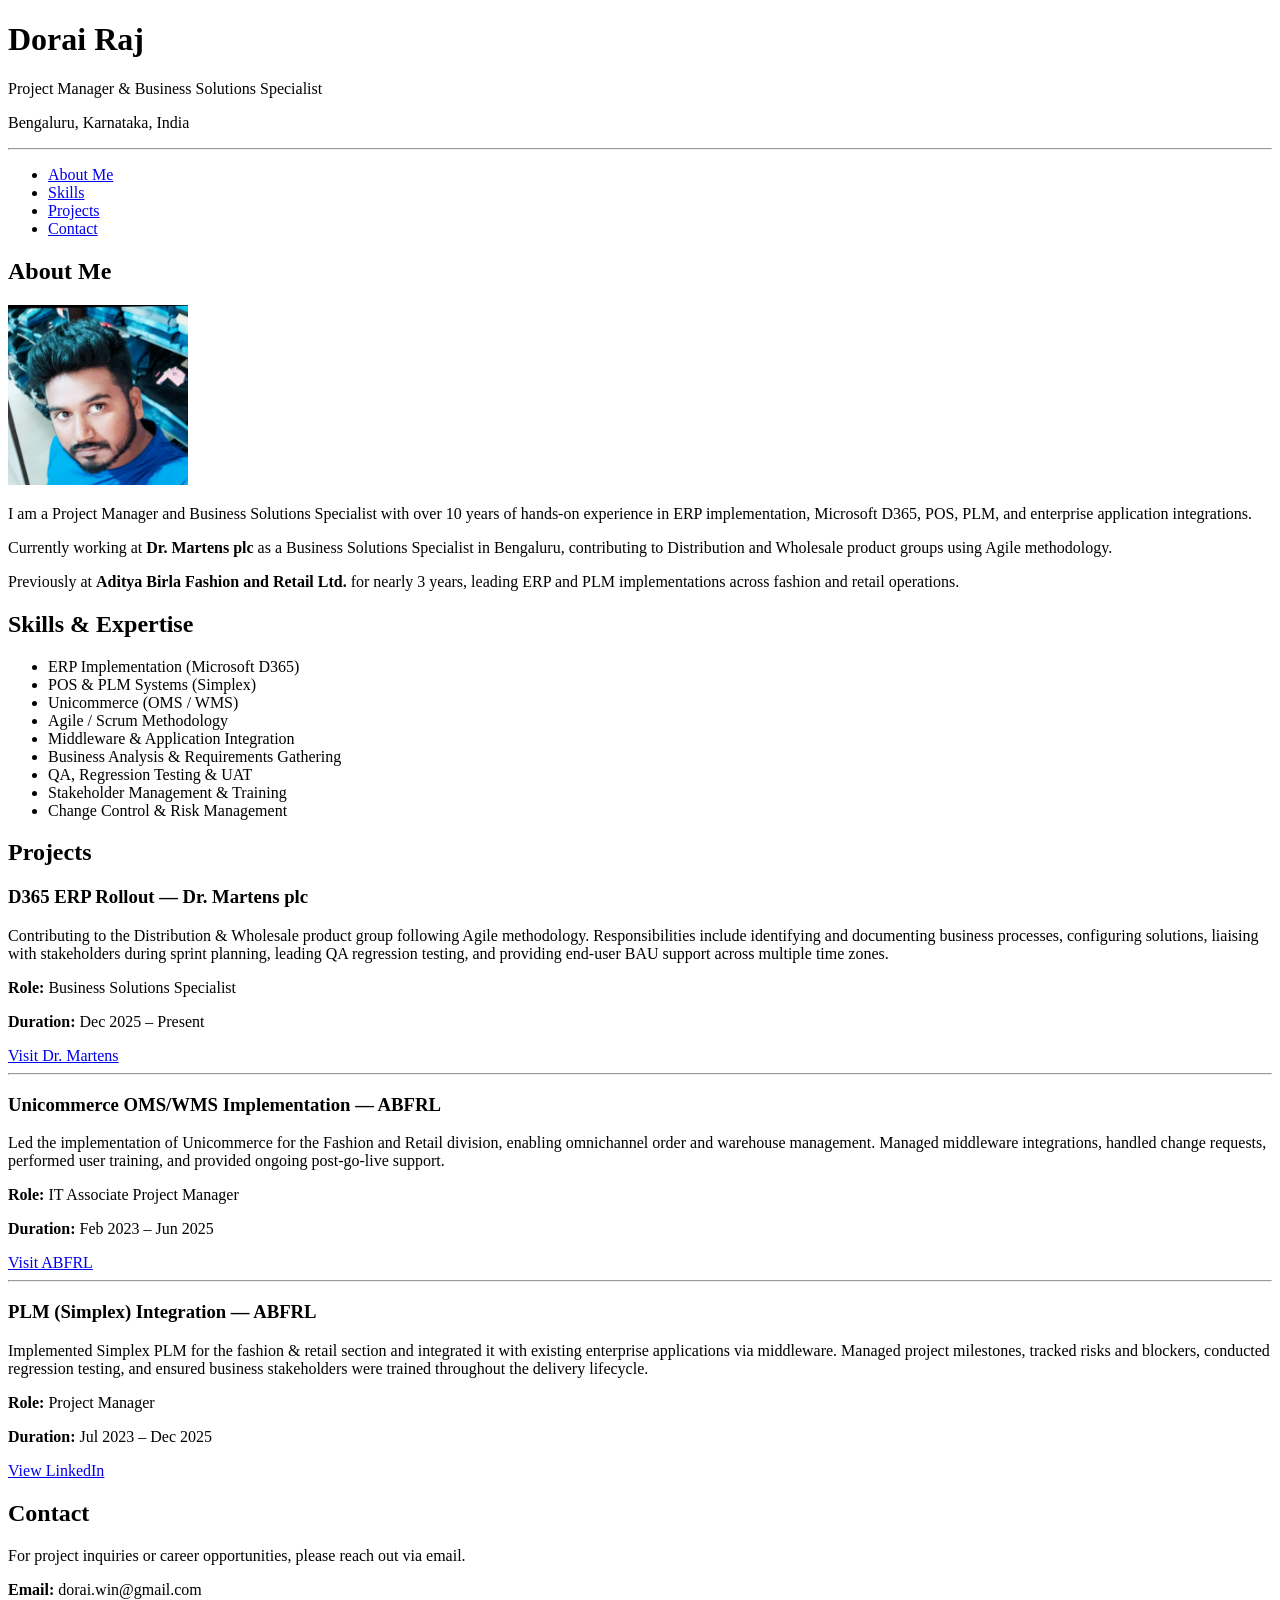
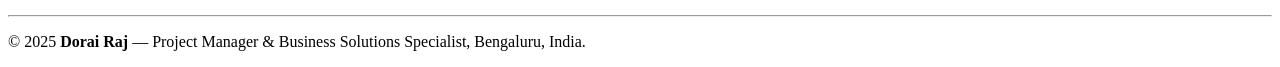
==== index.html @ ea1df972 "Rename Index.html to index.html" ====
<!DOCTYPE html>
<html lang="en">
<head>
    <meta charset="UTF-8">
    <meta name="viewport" content="width=device-width, initial-scale=1.0">
    <title>Dorai Raj | Portfolio</title>
</head>
<body>
    <!-- Student: Dorai Raj | Assignment 1 - Full Stack Development V8 -->
    <header>
        <h1>Dorai Raj</h1>
        <p>Project Manager &amp; Business Solutions Specialist</p>
        <p>Bengaluru, Karnataka, India</p>
        <hr>
        <nav>
            <ul>
                <li><a href="#about">About Me</a></li>
                <li><a href="#skills">Skills</a></li>
                <li><a href="#projects">Projects</a></li>
                <li><a href="#contact">Contact</a></li>
            </ul>
        </nav>
    </header>
<!-- ========== ABOUT ME SECTION ========== -->
    <section id="about">
        <h2>About Me</h2>
        <img
            src="Dorai.jpg"
            alt="Dorai Raj, Project Manager based in Bengaluru"
            width="180" height="180">
        <p>I am a Project Manager and Business Solutions Specialist with over 
            10 years of hands-on experience in ERP implementation, Microsoft D365, 
            POS, PLM, and enterprise application integrations.</p>
        <p>Currently working at <strong>Dr. Martens plc</strong> as a Business 
            Solutions Specialist in Bengaluru, contributing to Distribution and 
            Wholesale product groups using Agile methodology.</p>
        <p>Previously at <strong>Aditya Birla Fashion and Retail Ltd.</strong> 
            for nearly 3 years, leading ERP and PLM implementations across 
            fashion and retail operations.</p>
    </section>
    <!-- END ABOUT SECTION -->

    <!-- ========== SKILLS SECTION ========== -->
    <section id="skills">
        <h2>Skills &amp; Expertise</h2>
        <ul>
            <li>ERP Implementation (Microsoft D365)</li>
            <li>POS &amp; PLM Systems (Simplex)</li>
            <li>Unicommerce (OMS / WMS)</li>
            <li>Agile / Scrum Methodology</li>
            <li>Middleware &amp; Application Integration</li>
            <li>Business Analysis &amp; Requirements Gathering</li>
            <li>QA, Regression Testing &amp; UAT</li>
            <li>Stakeholder Management &amp; Training</li>
            <li>Change Control &amp; Risk Management</li>
        </ul>
    </section>
    <!-- END SKILLS SECTION -->

    <!-- ========== PROJECTS SECTION ========== -->
    <section id="projects">
        <h2>Projects</h2>

        <!-- PROJECT 1 -->
        <article>
            <h3>D365 ERP Rollout &mdash; Dr. Martens plc</h3>
            <p>
                Contributing to the Distribution &amp; Wholesale product group 
                following Agile methodology. Responsibilities include identifying 
                and documenting business processes, configuring solutions, liaising 
                with stakeholders during sprint planning, leading QA regression 
                testing, and providing end-user BAU support across multiple time zones.
            </p>
            <p><strong>Role:</strong> Business Solutions Specialist</p>
            <p><strong>Duration:</strong> Dec 2025 &ndash; Present</p>
            <a href="https://www.drmartens.com" target="_blank">Visit Dr. Martens</a>
        </article>

        <hr>

        <!-- PROJECT 2 -->
        <article>
            <h3>Unicommerce OMS/WMS Implementation &mdash; ABFRL</h3>
            <p>
                Led the implementation of Unicommerce for the Fashion and Retail 
                division, enabling omnichannel order and warehouse management. 
                Managed middleware integrations, handled change requests, performed 
                user training, and provided ongoing post-go-live support.
            </p>
            <p><strong>Role:</strong> IT Associate Project Manager</p>
            <p><strong>Duration:</strong> Feb 2023 &ndash; Jun 2025</p>
            <a href="https://www.abfrl.com" target="_blank">Visit ABFRL</a>
        </article>

        <hr>

        <!-- PROJECT 3 -->
        <article>
            <h3>PLM (Simplex) Integration &mdash; ABFRL</h3>
            <p>
                Implemented Simplex PLM for the fashion &amp; retail section and 
                integrated it with existing enterprise applications via middleware. 
                Managed project milestones, tracked risks and blockers, conducted 
                regression testing, and ensured business stakeholders were trained 
                throughout the delivery lifecycle.
            </p>
            <p><strong>Role:</strong> Project Manager</p>
            <p><strong>Duration:</strong> Jul 2023 &ndash; Dec 2025</p>
            <a href="https://www.linkedin.com/in/dorai-raj-19209856/" target="_blank">View LinkedIn</a>
        </article>
    </section>
    <!-- END PROJECTS SECTION -->

    <section id="contact">
        <h2>Contact</h2>
        <p>For project inquiries or career opportunities, please reach out via email.</p>
        <p><strong>Email:</strong> dorai.win@gmail.com</p>
    </section> 

    <!-- END CONTACT SECTION -->

    <hr>

    <!-- ========== FOOTER SECTION ========== -->
    <footer>
        <p>&copy; 2025 <strong>Dorai Raj</strong> &mdash; Project Manager &amp; Business Solutions Specialist, Bengaluru, India.</p>
    </footer>
    <!-- END FOOTER -->
</body>
</html>
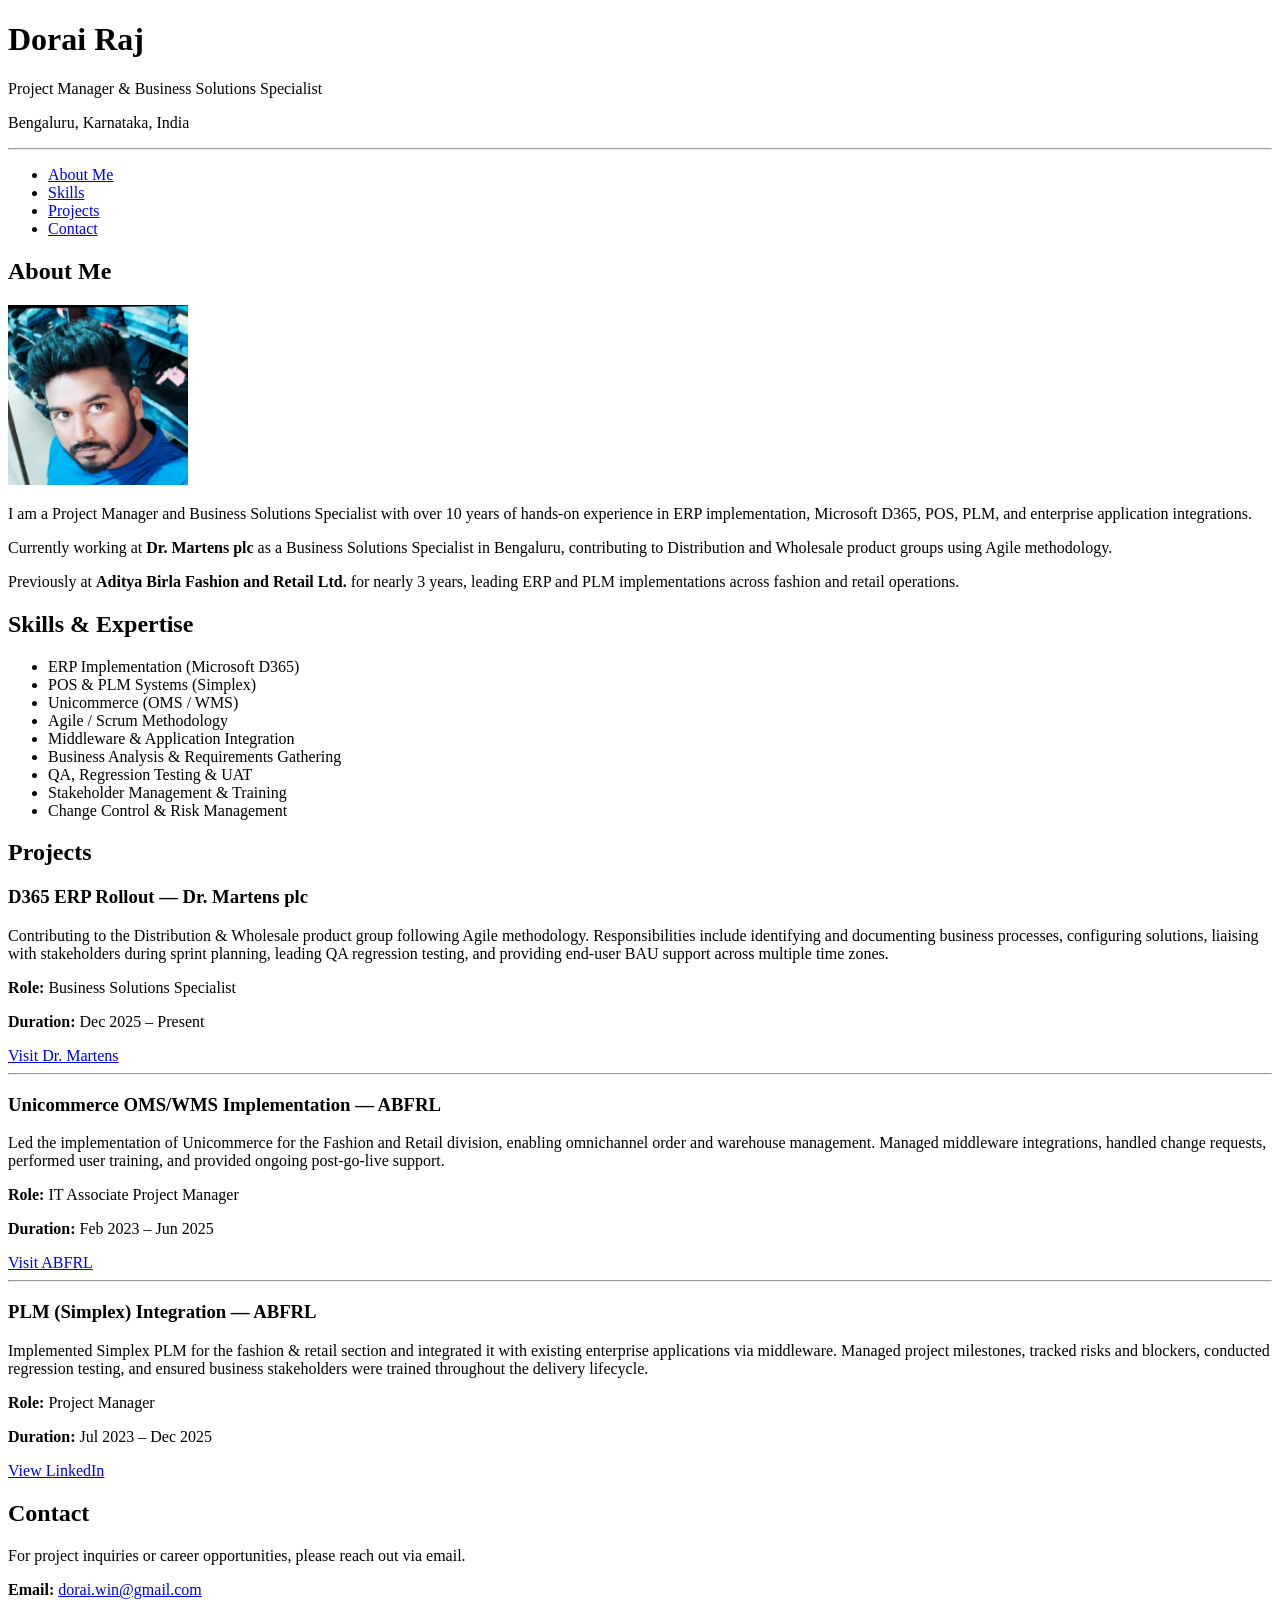
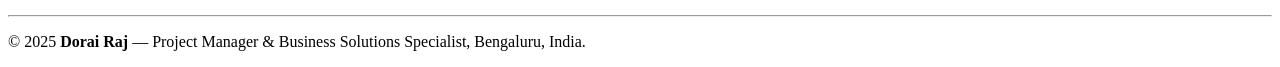
==== commit e2244477: "Apply accessibility, meta, favicon, and stylesheet updates" ====
--- a/index.html
+++ b/index.html
@@ -4,6 +4,9 @@
     <meta charset="UTF-8">
     <meta name="viewport" content="width=device-width, initial-scale=1.0">
     <title>Dorai Raj | Portfolio</title>
+    <meta name="description" content="Portfolio of Dorai Raj — Project Manager & Business Solutions Specialist based in Bengaluru.">
+    <link rel="icon" href="favicon.svg" type="image/svg+xml">
+    <link rel="stylesheet" href="styles.css">
 </head>
 <body>
     <!-- Student: Dorai Raj | Assignment 1 - Full Stack Development V8 -->
@@ -73,7 +76,7 @@
             </p>
             <p><strong>Role:</strong> Business Solutions Specialist</p>
             <p><strong>Duration:</strong> Dec 2025 &ndash; Present</p>
-            <a href="https://www.drmartens.com" target="_blank">Visit Dr. Martens</a>
+            <a href="https://www.drmartens.com" target="_blank" rel="noopener noreferrer">Visit Dr. Martens</a>
         </article>
 
         <hr>
@@ -89,7 +92,7 @@
             </p>
             <p><strong>Role:</strong> IT Associate Project Manager</p>
             <p><strong>Duration:</strong> Feb 2023 &ndash; Jun 2025</p>
-            <a href="https://www.abfrl.com" target="_blank">Visit ABFRL</a>
+            <a href="https://www.abfrl.com" target="_blank" rel="noopener noreferrer">Visit ABFRL</a>
         </article>
 
         <hr>
@@ -106,7 +109,7 @@
             </p>
             <p><strong>Role:</strong> Project Manager</p>
             <p><strong>Duration:</strong> Jul 2023 &ndash; Dec 2025</p>
-            <a href="https://www.linkedin.com/in/dorai-raj-19209856/" target="_blank">View LinkedIn</a>
+            <a href="https://www.linkedin.com/in/dorai-raj-19209856/" target="_blank" rel="noopener noreferrer">View LinkedIn</a>
         </article>
     </section>
     <!-- END PROJECTS SECTION -->
@@ -114,7 +117,7 @@
     <section id="contact">
         <h2>Contact</h2>
         <p>For project inquiries or career opportunities, please reach out via email.</p>
-        <p><strong>Email:</strong> dorai.win@gmail.com</p>
+        <p><strong>Email:</strong> <a href="mailto:dorai.win@gmail.com">dorai.win@gmail.com</a></p>
     </section> 
 
     <!-- END CONTACT SECTION -->
--- a/styles.css
+++ b/styles.css
@@ -0,0 +1,2 @@
+/* Portfolio folder stylesheet (same as root) */
+@import url("../styles.css");
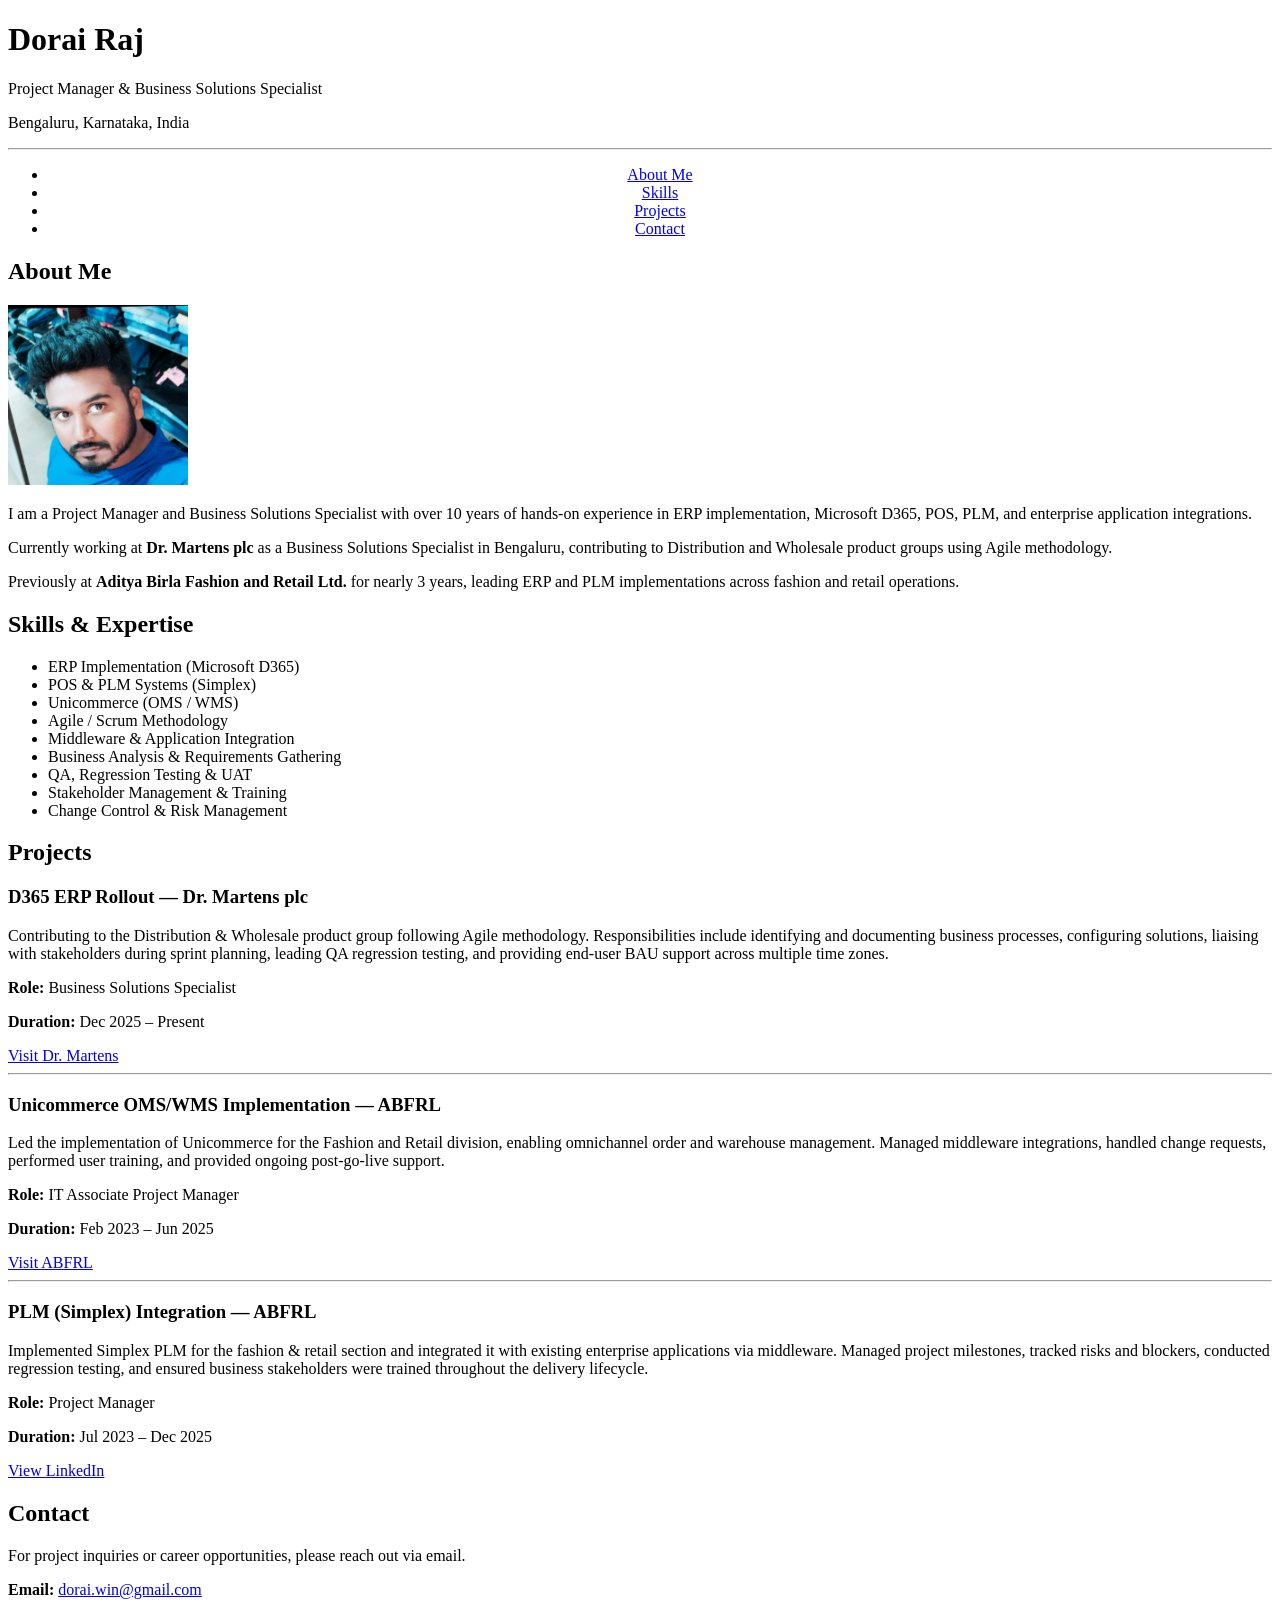
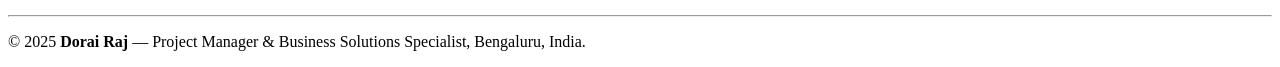
==== commit c2a7aa12: "Center navigation using HTML only" ====
--- a/index.html
+++ b/index.html
@@ -15,14 +15,16 @@
         <p>Project Manager &amp; Business Solutions Specialist</p>
         <p>Bengaluru, Karnataka, India</p>
         <hr>
-        <nav>
-            <ul>
-                <li><a href="#about">About Me</a></li>
-                <li><a href="#skills">Skills</a></li>
-                <li><a href="#projects">Projects</a></li>
-                <li><a href="#contact">Contact</a></li>
-            </ul>
-        </nav>
+        <center>
+            <nav>
+                <ul>
+                    <li><a href="#about">About Me</a></li>
+                    <li><a href="#skills">Skills</a></li>
+                    <li><a href="#projects">Projects</a></li>
+                    <li><a href="#contact">Contact</a></li>
+                </ul>
+            </nav>
+        </center>
     </header>
 <!-- ========== ABOUT ME SECTION ========== -->
     <section id="about">
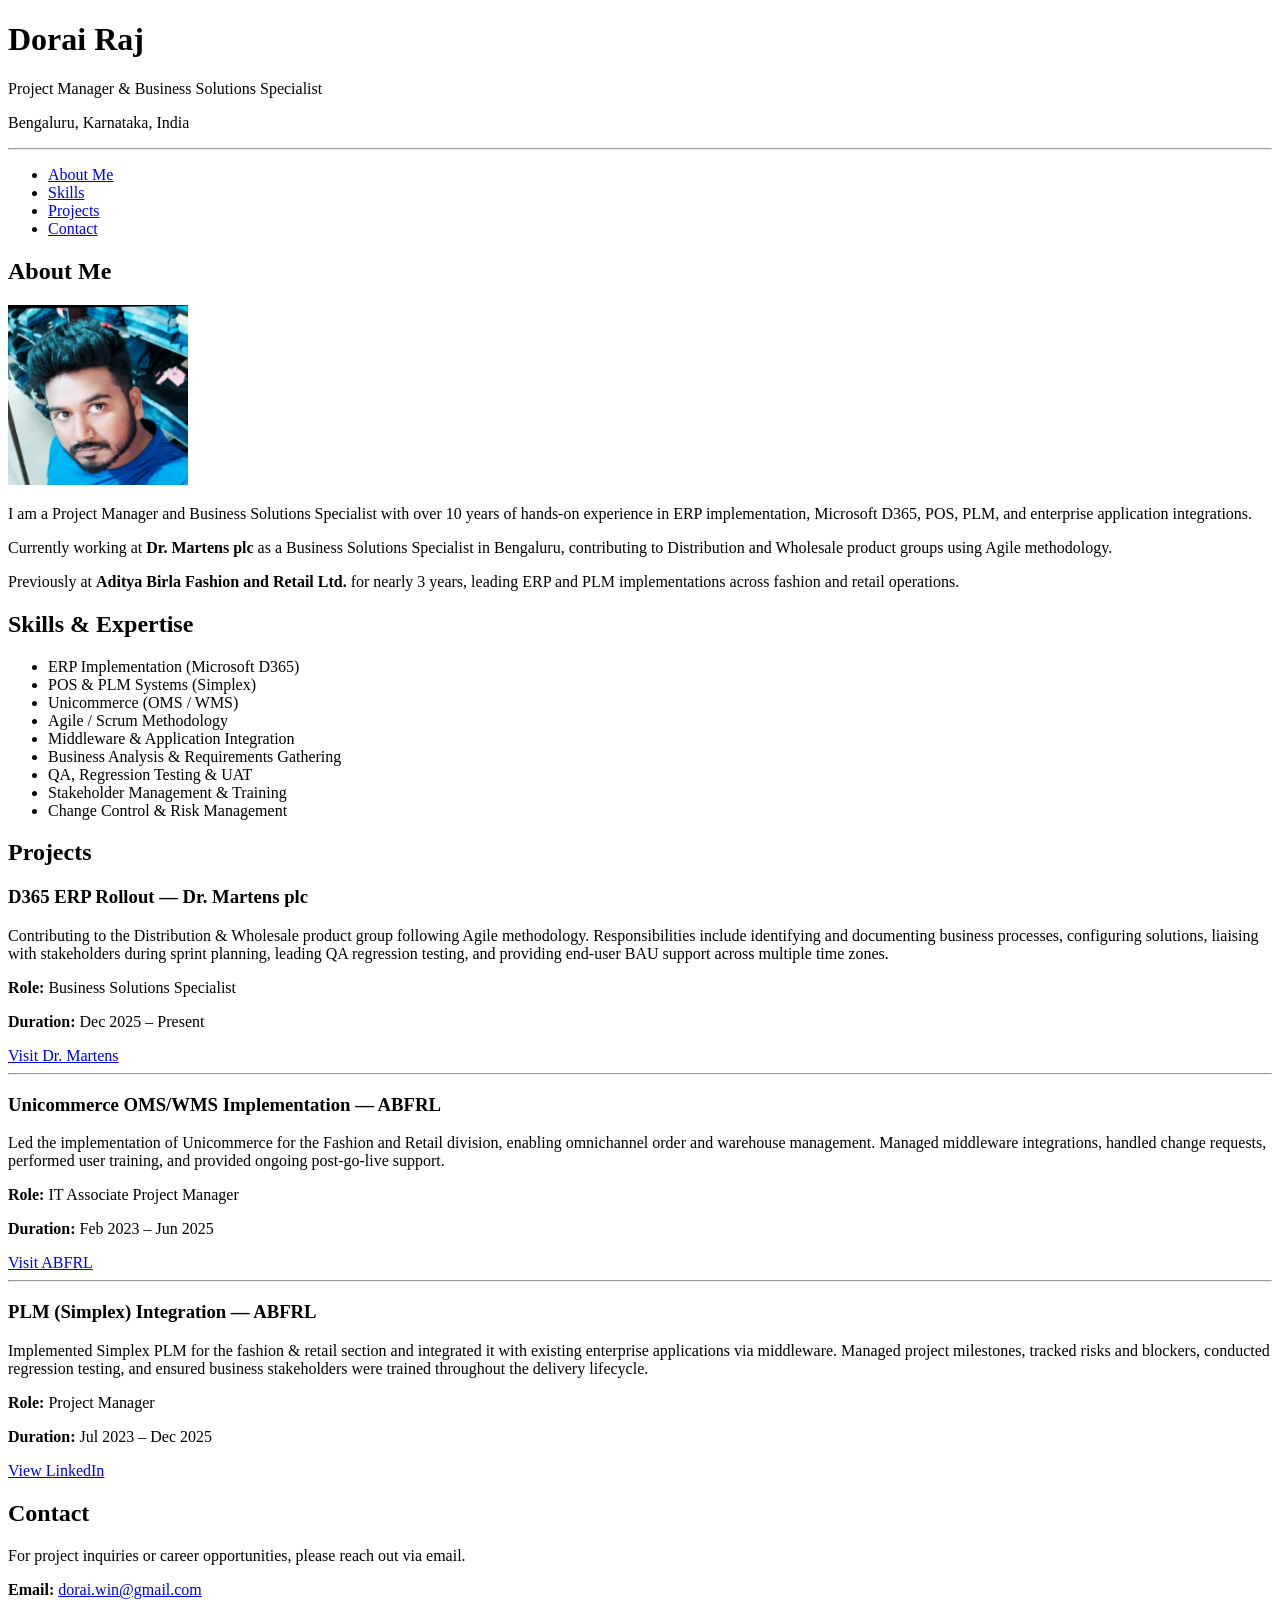
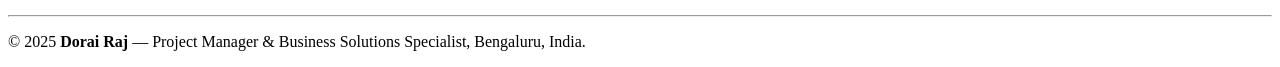
==== commit 269bd42e: "Revert "Center navigation using HTML only" This reverts commit c2a7aa12280e7d5d5ca36e4cde296484ba1e5" ====
--- a/index.html
+++ b/index.html
@@ -15,16 +15,14 @@
         <p>Project Manager &amp; Business Solutions Specialist</p>
         <p>Bengaluru, Karnataka, India</p>
         <hr>
-        <center>
-            <nav>
-                <ul>
-                    <li><a href="#about">About Me</a></li>
-                    <li><a href="#skills">Skills</a></li>
-                    <li><a href="#projects">Projects</a></li>
-                    <li><a href="#contact">Contact</a></li>
-                </ul>
-            </nav>
-        </center>
+        <nav>
+            <ul>
+                <li><a href="#about">About Me</a></li>
+                <li><a href="#skills">Skills</a></li>
+                <li><a href="#projects">Projects</a></li>
+                <li><a href="#contact">Contact</a></li>
+            </ul>
+        </nav>
     </header>
 <!-- ========== ABOUT ME SECTION ========== -->
     <section id="about">
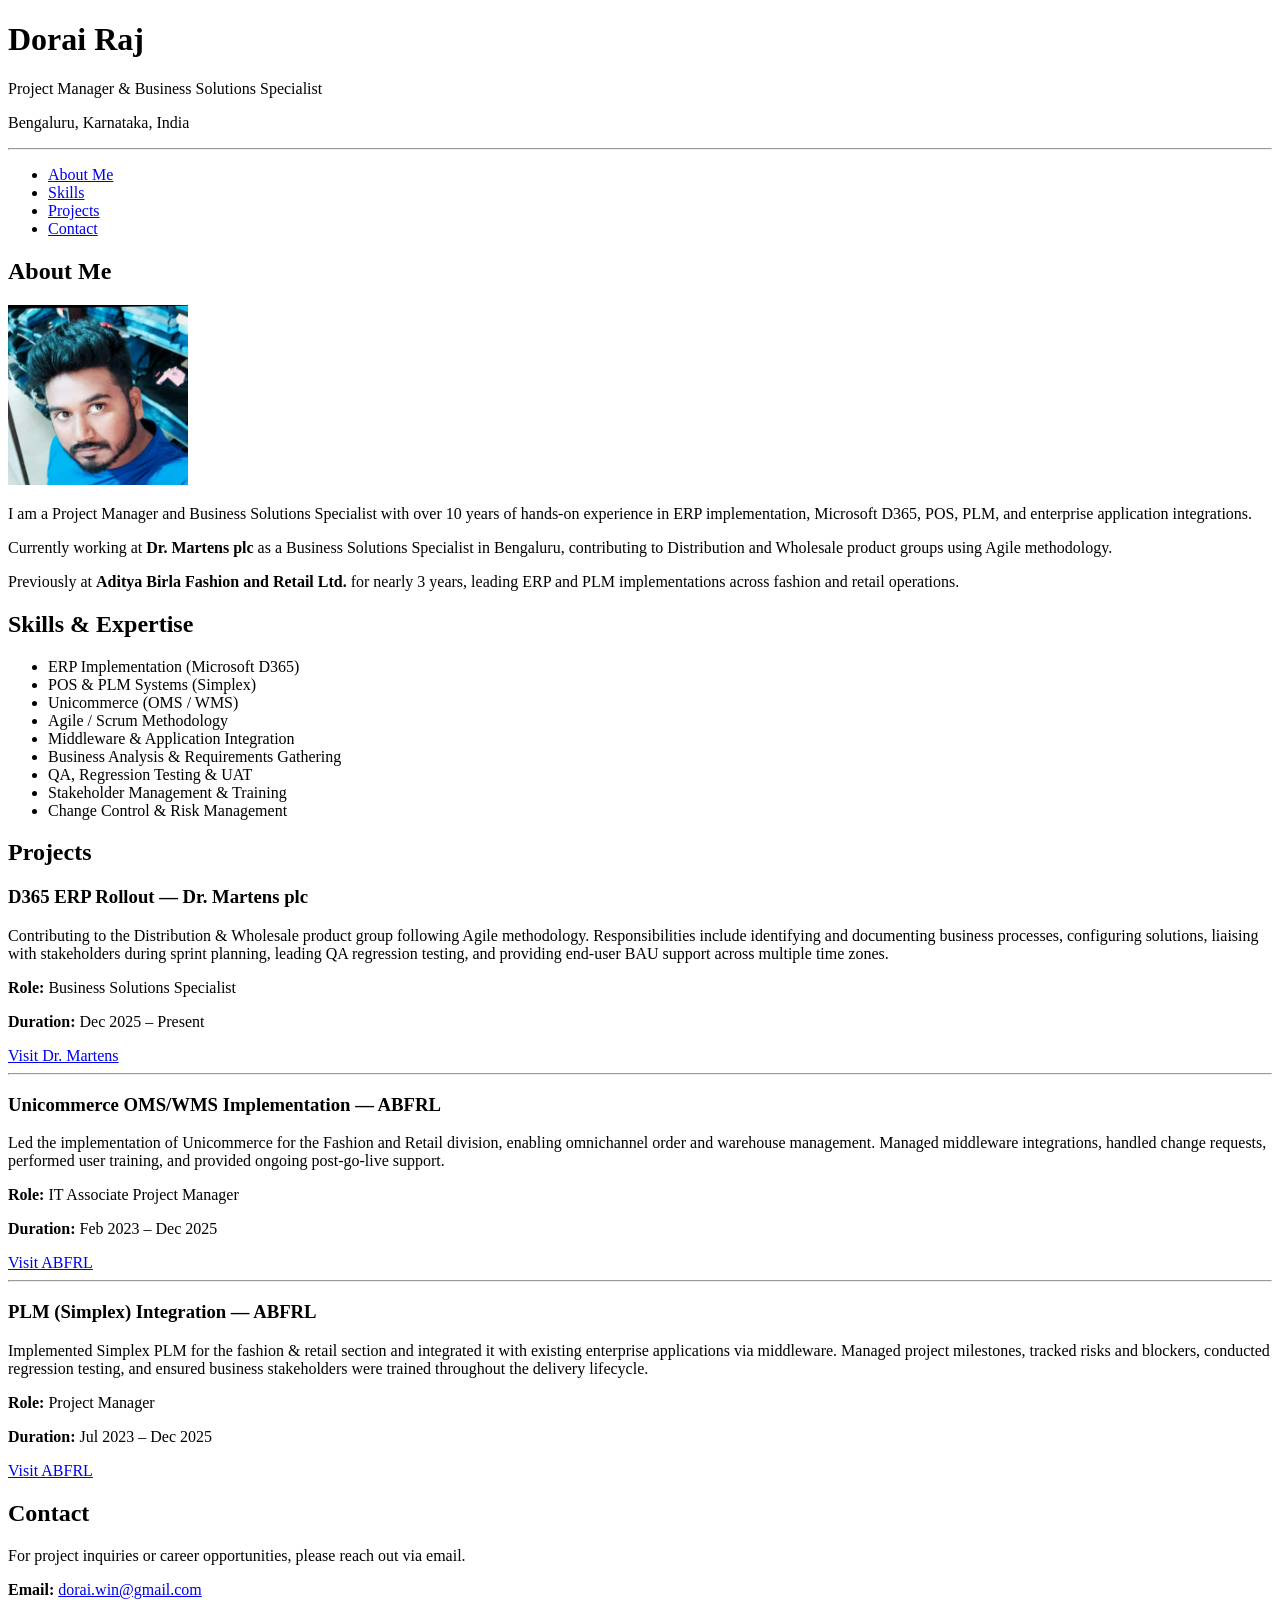
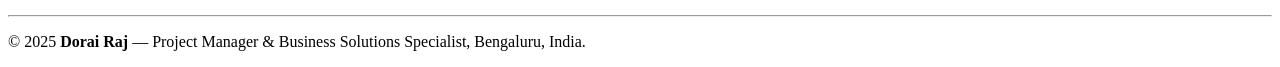
==== commit abdca061: "Update portfolio" ====
--- a/index.html
+++ b/index.html
@@ -9,7 +9,7 @@
     <link rel="stylesheet" href="styles.css">
 </head>
 <body>
-    <!-- Student: Dorai Raj | Assignment 1 - Full Stack Development V8 -->
+    <!-- Dorai Raj | Assignment 1 - Full Stack Development -->
     <header>
         <h1>Dorai Raj</h1>
         <p>Project Manager &amp; Business Solutions Specialist</p>
@@ -91,7 +91,7 @@
                 user training, and provided ongoing post-go-live support.
             </p>
             <p><strong>Role:</strong> IT Associate Project Manager</p>
-            <p><strong>Duration:</strong> Feb 2023 &ndash; Jun 2025</p>
+            <p><strong>Duration:</strong> Feb 2023 &ndash; Dec 2025</p>
             <a href="https://www.abfrl.com" target="_blank" rel="noopener noreferrer">Visit ABFRL</a>
         </article>
 
@@ -109,7 +109,7 @@
             </p>
             <p><strong>Role:</strong> Project Manager</p>
             <p><strong>Duration:</strong> Jul 2023 &ndash; Dec 2025</p>
-            <a href="https://www.linkedin.com/in/dorai-raj-19209856/" target="_blank" rel="noopener noreferrer">View LinkedIn</a>
+            <a href="https://www.abfrl.com" target="_blank" rel="noopener noreferrer">Visit ABFRL</a>
         </article>
     </section>
     <!-- END PROJECTS SECTION -->
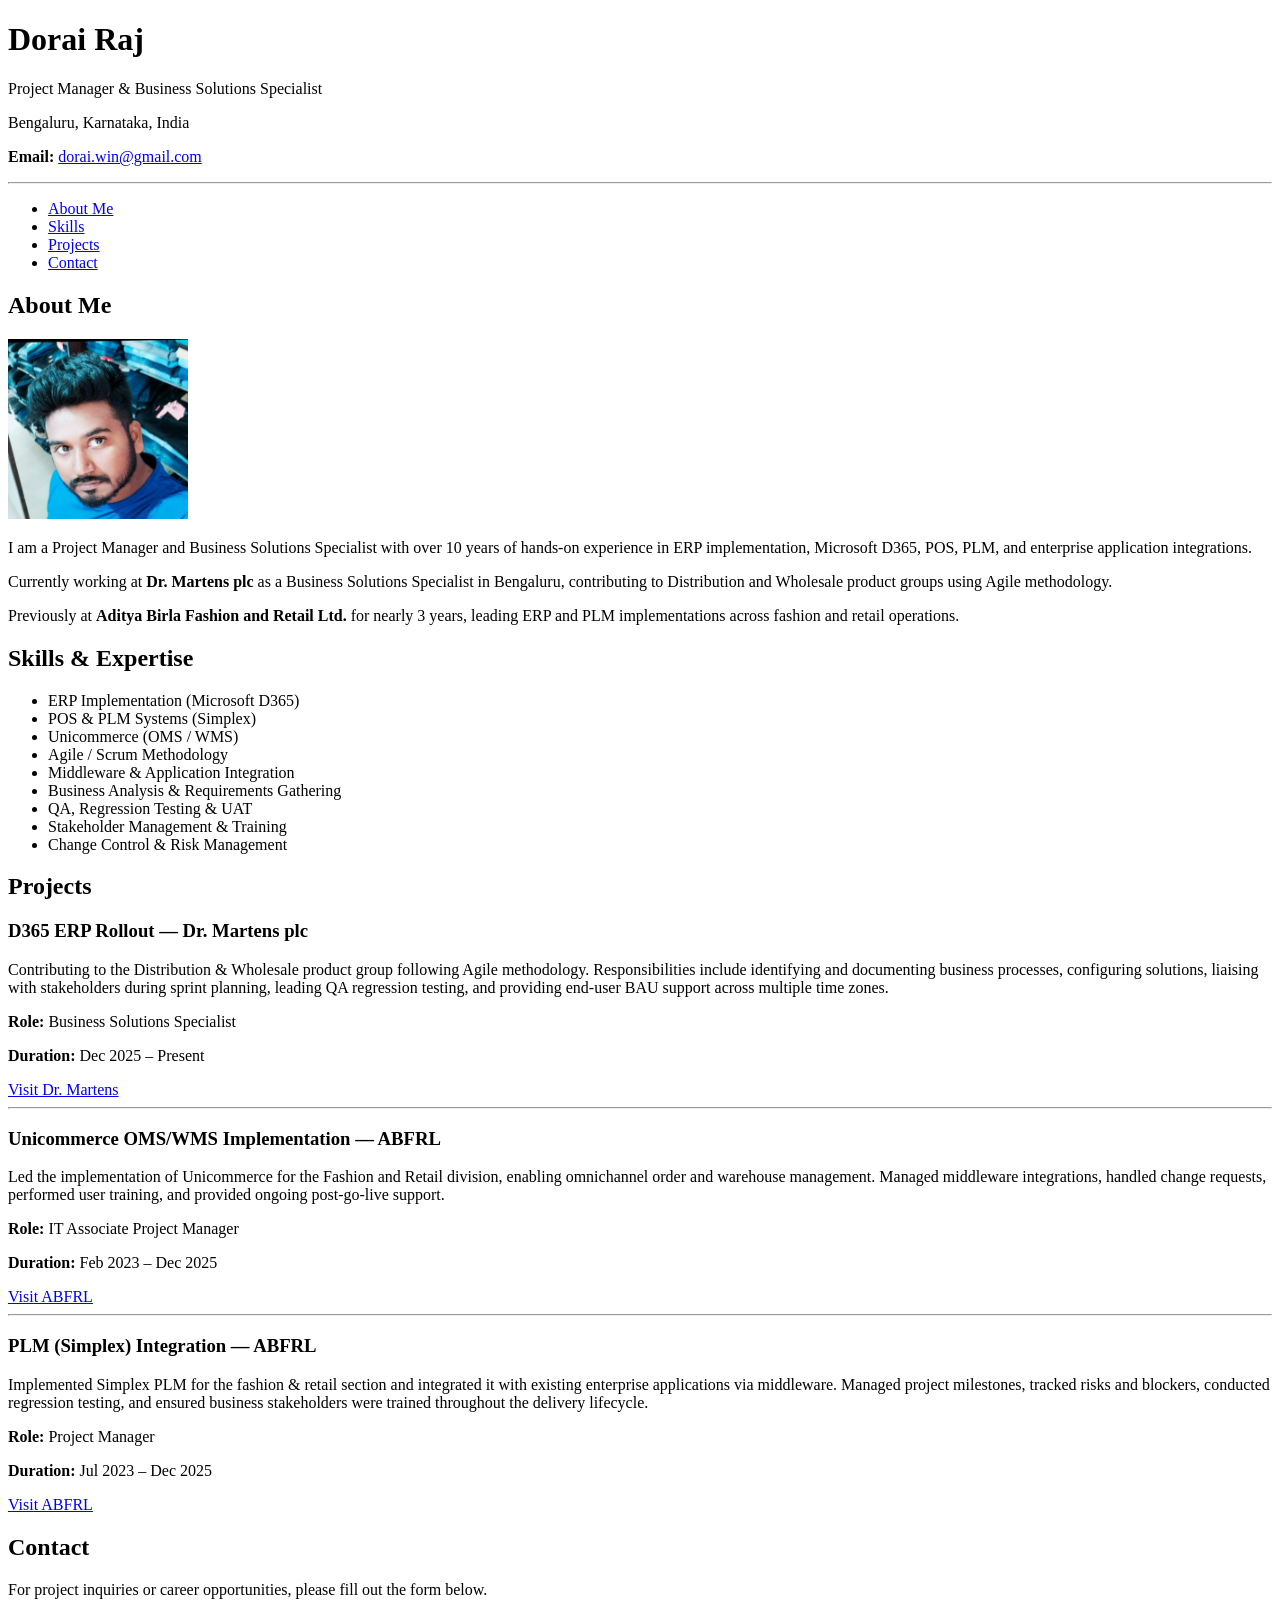
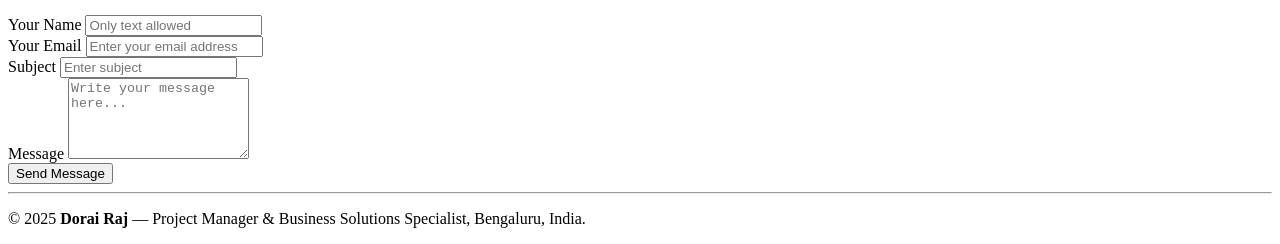
==== commit 1b61367e: "Update portfolio" ====
--- a/index.html
+++ b/index.html
@@ -14,6 +14,8 @@
         <h1>Dorai Raj</h1>
         <p>Project Manager &amp; Business Solutions Specialist</p>
         <p>Bengaluru, Karnataka, India</p>
+        <p><strong>Email:</strong> <a href="mailto:dorai.win@gmail.com">dorai.win@gmail.com</a></p>
+
         <hr>
         <nav>
             <ul>
@@ -114,12 +116,64 @@
     </section>
     <!-- END PROJECTS SECTION -->
 
-    <section id="contact">
-        <h2>Contact</h2>
-        <p>For project inquiries or career opportunities, please reach out via email.</p>
-        <p><strong>Email:</strong> <a href="mailto:dorai.win@gmail.com">dorai.win@gmail.com</a></p>
-    </section> 
+    <!-- ========== CONTACT SECTION ========== -->
 
+<section id="contact">
+    <h2>Contact</h2>
+    <p>For project inquiries or career opportunities, please fill out the form below.</p>
+
+    <!-- Contact form with HTML5 validation -->
+    <form>
+
+        <!-- Name field - required -->
+          <div>
+        <label for="name">Your Name</label>
+        <input 
+            type="text" 
+            id="name" 
+            name="name" 
+            placeholder="Only text allowed"
+            pattern="[A-Za-z\s]+"
+            required>
+            </div>
+
+        <!-- Email field - required, must be valid email format -->
+         <div>
+        <label for="email">Your Email</label>
+        <input 
+            type="email" 
+            id="email" 
+            name="email" 
+            placeholder="Enter your email address"
+            required>
+            </div>
+
+        <!-- Subject field - required -->
+        <div>
+        <label for="subject">Subject</label>
+        <input 
+            type="text" 
+            id="subject" 
+            name="subject" 
+            placeholder="Enter subject"
+            required>
+            </div>
+        <!-- Message field - textarea for multi-line, required -->
+         <div>
+        <label for="message">Message</label>
+        <textarea 
+            id="message" 
+            name="message" 
+            rows="5" 
+            placeholder="Write your message here..."
+            required></textarea>
+            </div>
+
+        <!-- Submit button -->
+        <button type="submit">Send Message</button>
+    </form>
+
+</section>
     <!-- END CONTACT SECTION -->
 
     <hr>
@@ -130,4 +184,4 @@
     </footer>
     <!-- END FOOTER -->
 </body>
-</html>
+</html>
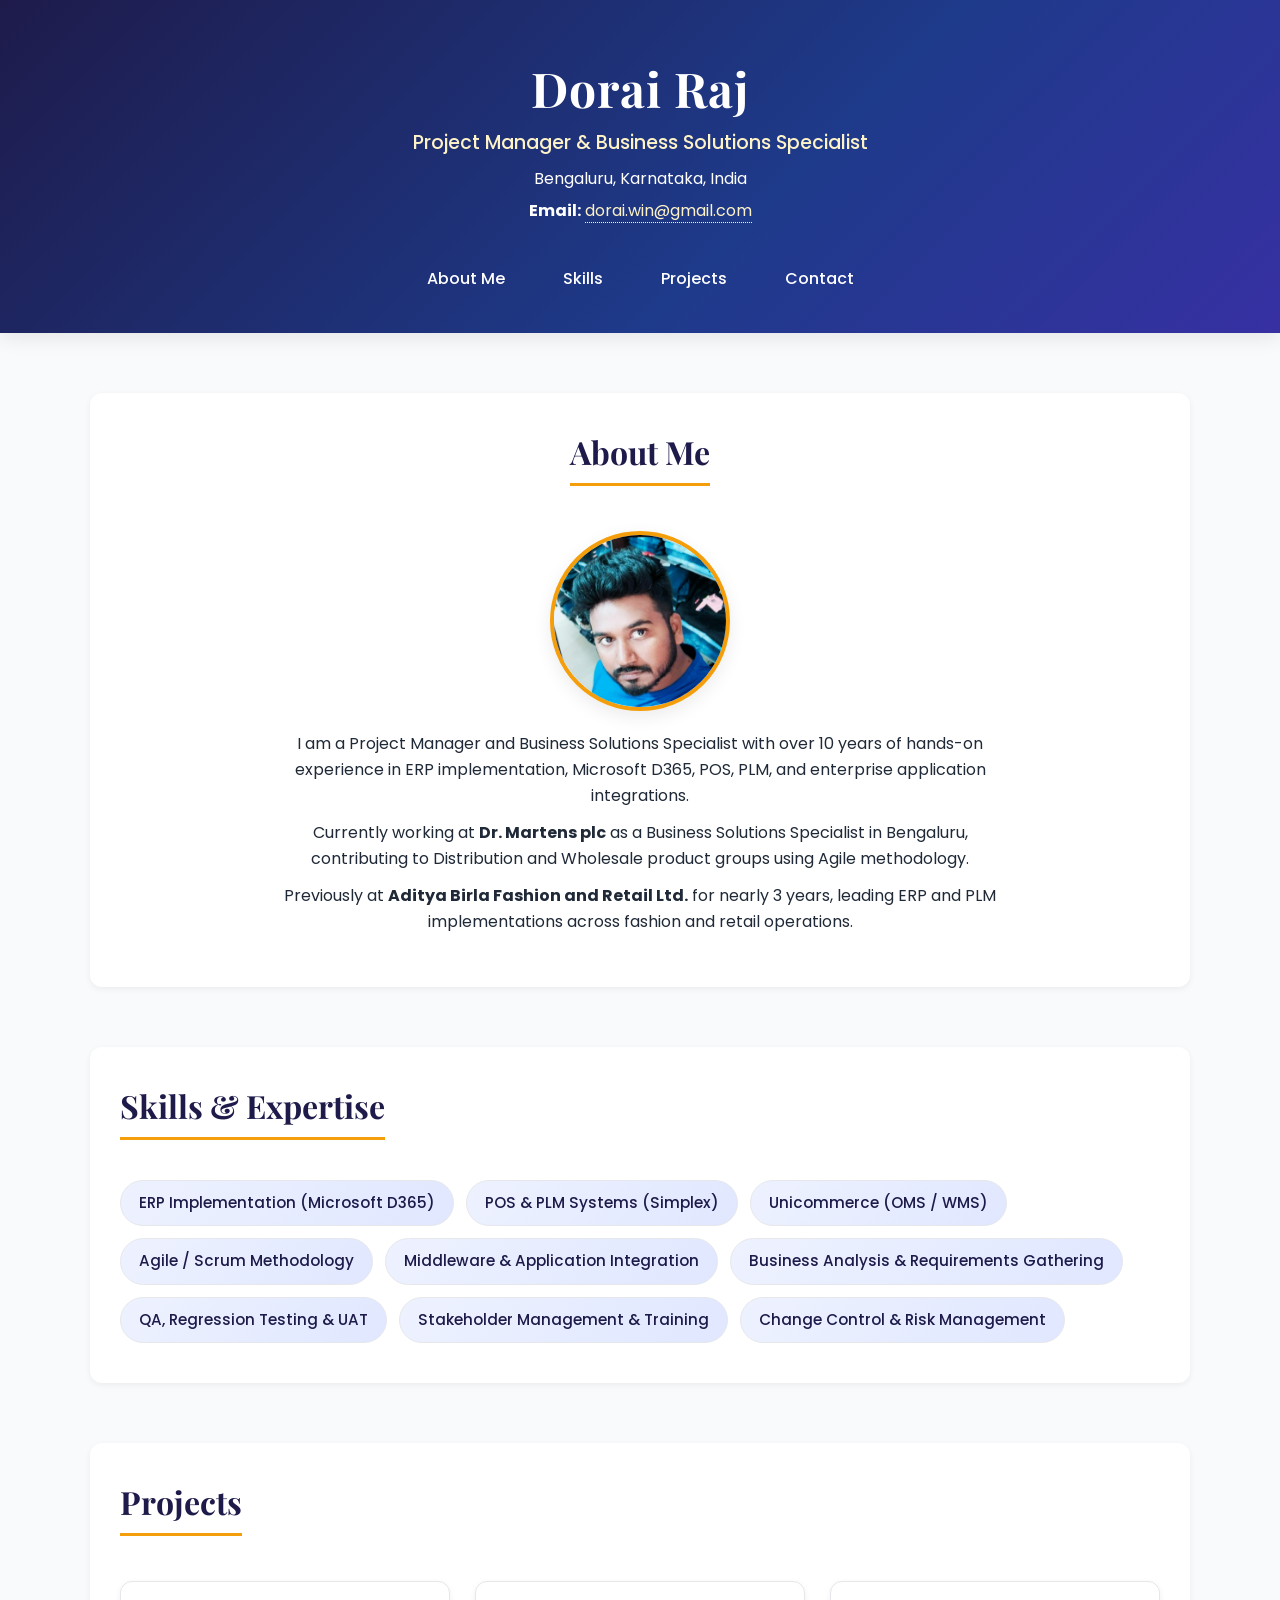
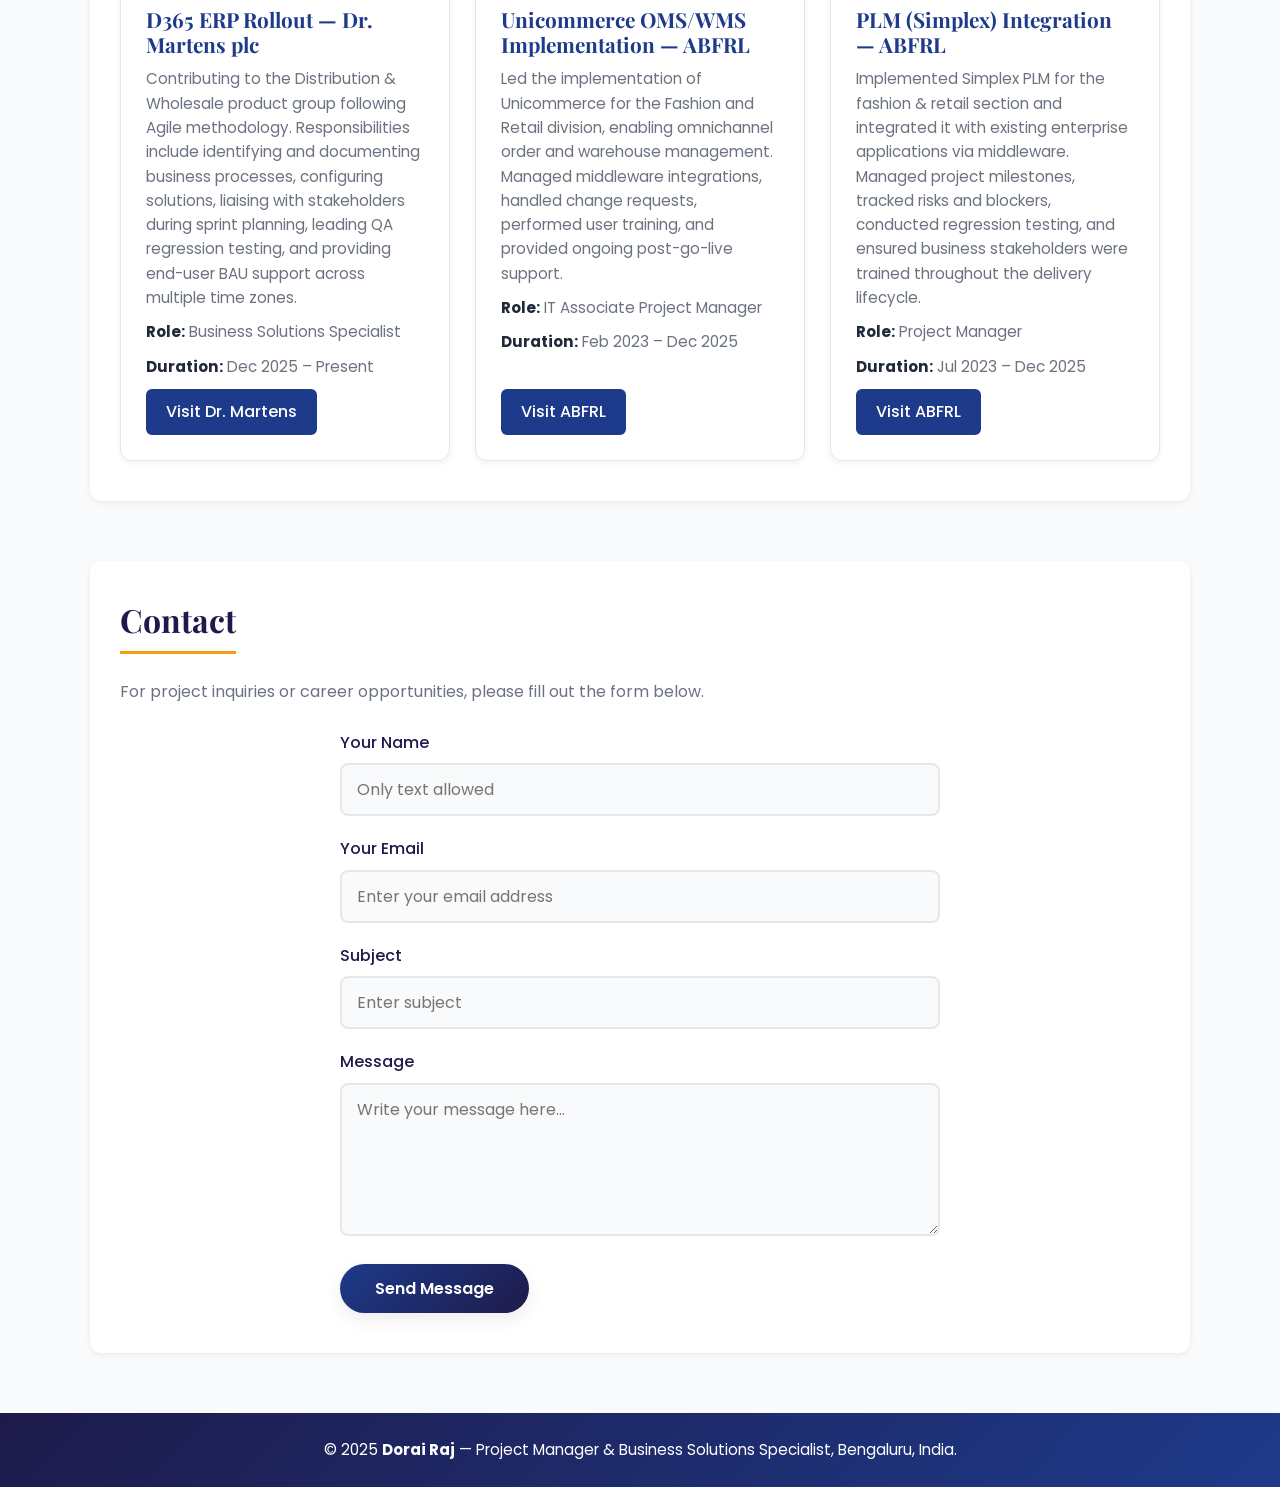
==== commit fcbfe70e: "Assignment 3 - CSS3 styling, restructure into css/images/screenshots folders" ====
--- a/index.html
+++ b/index.html
@@ -6,17 +6,19 @@
     <title>Dorai Raj | Portfolio</title>
     <meta name="description" content="Portfolio of Dorai Raj — Project Manager & Business Solutions Specialist based in Bengaluru.">
     <link rel="icon" href="favicon.svg" type="image/svg+xml">
-    <link rel="stylesheet" href="styles.css">
+    <!-- External CSS file (Assignment 3 requirement) -->
+    <link rel="stylesheet" href="css/style.css">
 </head>
 <body>
-    <!-- Dorai Raj | Assignment 1 - Full Stack Development -->
+    <!-- Dorai Raj | Assignment 3 - Full Stack Development (CSS3 Styling) -->
+
+    <!-- ========== HEADER SECTION ========== -->
     <header>
         <h1>Dorai Raj</h1>
-        <p>Project Manager &amp; Business Solutions Specialist</p>
+        <p class="tagline">Project Manager &amp; Business Solutions Specialist</p>
         <p>Bengaluru, Karnataka, India</p>
         <p><strong>Email:</strong> <a href="mailto:dorai.win@gmail.com">dorai.win@gmail.com</a></p>
 
-        <hr>
         <nav>
             <ul>
                 <li><a href="#about">About Me</a></li>
@@ -26,21 +28,23 @@
             </ul>
         </nav>
     </header>
-<!-- ========== ABOUT ME SECTION ========== -->
+    <!-- END HEADER -->
+
+    <!-- ========== ABOUT ME SECTION ========== -->
     <section id="about">
         <h2>About Me</h2>
         <img
-            src="Dorai.jpg"
+            src="images/Dorai.jpg"
             alt="Dorai Raj, Project Manager based in Bengaluru"
             width="180" height="180">
-        <p>I am a Project Manager and Business Solutions Specialist with over 
-            10 years of hands-on experience in ERP implementation, Microsoft D365, 
+        <p>I am a Project Manager and Business Solutions Specialist with over
+            10 years of hands-on experience in ERP implementation, Microsoft D365,
             POS, PLM, and enterprise application integrations.</p>
-        <p>Currently working at <strong>Dr. Martens plc</strong> as a Business 
-            Solutions Specialist in Bengaluru, contributing to Distribution and 
+        <p>Currently working at <strong>Dr. Martens plc</strong> as a Business
+            Solutions Specialist in Bengaluru, contributing to Distribution and
             Wholesale product groups using Agile methodology.</p>
-        <p>Previously at <strong>Aditya Birla Fashion and Retail Ltd.</strong> 
-            for nearly 3 years, leading ERP and PLM implementations across 
+        <p>Previously at <strong>Aditya Birla Fashion and Retail Ltd.</strong>
+            for nearly 3 years, leading ERP and PLM implementations across
             fashion and retail operations.</p>
     </section>
     <!-- END ABOUT SECTION -->
@@ -48,7 +52,7 @@
     <!-- ========== SKILLS SECTION ========== -->
     <section id="skills">
         <h2>Skills &amp; Expertise</h2>
-        <ul>
+        <ul class="skills-list">
             <li>ERP Implementation (Microsoft D365)</li>
             <li>POS &amp; PLM Systems (Simplex)</li>
             <li>Unicommerce (OMS / WMS)</li>
@@ -66,117 +70,86 @@
     <section id="projects">
         <h2>Projects</h2>
 
-        <!-- PROJECT 1 -->
-        <article>
-            <h3>D365 ERP Rollout &mdash; Dr. Martens plc</h3>
-            <p>
-                Contributing to the Distribution &amp; Wholesale product group 
-                following Agile methodology. Responsibilities include identifying 
-                and documenting business processes, configuring solutions, liaising 
-                with stakeholders during sprint planning, leading QA regression 
-                testing, and providing end-user BAU support across multiple time zones.
-            </p>
-            <p><strong>Role:</strong> Business Solutions Specialist</p>
-            <p><strong>Duration:</strong> Dec 2025 &ndash; Present</p>
-            <a href="https://www.drmartens.com" target="_blank" rel="noopener noreferrer">Visit Dr. Martens</a>
-        </article>
+        <div class="projects-grid">
 
-        <hr>
+            <!-- PROJECT 1 -->
+            <article class="project-card">
+                <h3>D365 ERP Rollout &mdash; Dr. Martens plc</h3>
+                <p>
+                    Contributing to the Distribution &amp; Wholesale product group
+                    following Agile methodology. Responsibilities include identifying
+                    and documenting business processes, configuring solutions, liaising
+                    with stakeholders during sprint planning, leading QA regression
+                    testing, and providing end-user BAU support across multiple time zones.
+                </p>
+                <p><strong>Role:</strong> Business Solutions Specialist</p>
+                <p><strong>Duration:</strong> Dec 2025 &ndash; Present</p>
+                <a class="project-link" href="https://www.drmartens.com" target="_blank" rel="noopener noreferrer">Visit Dr. Martens</a>
+            </article>
 
-        <!-- PROJECT 2 -->
-        <article>
-            <h3>Unicommerce OMS/WMS Implementation &mdash; ABFRL</h3>
-            <p>
-                Led the implementation of Unicommerce for the Fashion and Retail 
-                division, enabling omnichannel order and warehouse management. 
-                Managed middleware integrations, handled change requests, performed 
-                user training, and provided ongoing post-go-live support.
-            </p>
-            <p><strong>Role:</strong> IT Associate Project Manager</p>
-            <p><strong>Duration:</strong> Feb 2023 &ndash; Dec 2025</p>
-            <a href="https://www.abfrl.com" target="_blank" rel="noopener noreferrer">Visit ABFRL</a>
-        </article>
+            <!-- PROJECT 2 -->
+            <article class="project-card">
+                <h3>Unicommerce OMS/WMS Implementation &mdash; ABFRL</h3>
+                <p>
+                    Led the implementation of Unicommerce for the Fashion and Retail
+                    division, enabling omnichannel order and warehouse management.
+                    Managed middleware integrations, handled change requests, performed
+                    user training, and provided ongoing post-go-live support.
+                </p>
+                <p><strong>Role:</strong> IT Associate Project Manager</p>
+                <p><strong>Duration:</strong> Feb 2023 &ndash; Dec 2025</p>
+                <a class="project-link" href="https://www.abfrl.com" target="_blank" rel="noopener noreferrer">Visit ABFRL</a>
+            </article>
 
-        <hr>
+            <!-- PROJECT 3 -->
+            <article class="project-card">
+                <h3>PLM (Simplex) Integration &mdash; ABFRL</h3>
+                <p>
+                    Implemented Simplex PLM for the fashion &amp; retail section and
+                    integrated it with existing enterprise applications via middleware.
+                    Managed project milestones, tracked risks and blockers, conducted
+                    regression testing, and ensured business stakeholders were trained
+                    throughout the delivery lifecycle.
+                </p>
+                <p><strong>Role:</strong> Project Manager</p>
+                <p><strong>Duration:</strong> Jul 2023 &ndash; Dec 2025</p>
+                <a class="project-link" href="https://www.abfrl.com" target="_blank" rel="noopener noreferrer">Visit ABFRL</a>
+            </article>
 
-        <!-- PROJECT 3 -->
-        <article>
-            <h3>PLM (Simplex) Integration &mdash; ABFRL</h3>
-            <p>
-                Implemented Simplex PLM for the fashion &amp; retail section and 
-                integrated it with existing enterprise applications via middleware. 
-                Managed project milestones, tracked risks and blockers, conducted 
-                regression testing, and ensured business stakeholders were trained 
-                throughout the delivery lifecycle.
-            </p>
-            <p><strong>Role:</strong> Project Manager</p>
-            <p><strong>Duration:</strong> Jul 2023 &ndash; Dec 2025</p>
-            <a href="https://www.abfrl.com" target="_blank" rel="noopener noreferrer">Visit ABFRL</a>
-        </article>
+        </div>
     </section>
     <!-- END PROJECTS SECTION -->
 
     <!-- ========== CONTACT SECTION ========== -->
+    <section id="contact">
+        <h2>Contact</h2>
+        <p class="contact-intro">For project inquiries or career opportunities, please fill out the form below.</p>
 
-<section id="contact">
-    <h2>Contact</h2>
-    <p>For project inquiries or career opportunities, please fill out the form below.</p>
-
-    <!-- Contact form with HTML5 validation -->
-    <form>
-
-        <!-- Name field - required -->
-          <div>
-        <label for="name">Your Name</label>
-        <input 
-            type="text" 
-            id="name" 
-            name="name" 
-            placeholder="Only text allowed"
-            pattern="[A-Za-z\s]+"
-            required>
+        <form>
+            <div class="form-group">
+                <label for="name">Your Name</label>
+                <input type="text" id="name" name="name" placeholder="Only text allowed" pattern="[A-Za-z\s]+" required>
             </div>
 
-        <!-- Email field - required, must be valid email format -->
-         <div>
-        <label for="email">Your Email</label>
-        <input 
-            type="email" 
-            id="email" 
-            name="email" 
-            placeholder="Enter your email address"
-            required>
+            <div class="form-group">
+                <label for="email">Your Email</label>
+                <input type="email" id="email" name="email" placeholder="Enter your email address" required>
             </div>
 
-        <!-- Subject field - required -->
-        <div>
-        <label for="subject">Subject</label>
-        <input 
-            type="text" 
-            id="subject" 
-            name="subject" 
-            placeholder="Enter subject"
-            required>
-            </div>
-        <!-- Message field - textarea for multi-line, required -->
-         <div>
-        <label for="message">Message</label>
-        <textarea 
-            id="message" 
-            name="message" 
-            rows="5" 
-            placeholder="Write your message here..."
-            required></textarea>
+            <div class="form-group">
+                <label for="subject">Subject</label>
+                <input type="text" id="subject" name="subject" placeholder="Enter subject" required>
             </div>
 
-        <!-- Submit button -->
-        <button type="submit">Send Message</button>
-    </form>
+            <div class="form-group">
+                <label for="message">Message</label>
+                <textarea id="message" name="message" rows="5" placeholder="Write your message here..." required></textarea>
+            </div>
 
-</section>
+            <button type="submit">Send Message</button>
+        </form>
+    </section>
     <!-- END CONTACT SECTION -->
-
-    <hr>
 
     <!-- ========== FOOTER SECTION ========== -->
     <footer>
--- a/css/style.css
+++ b/css/style.css
@@ -0,0 +1,240 @@
+/* =========================================================
+   Dorai Raj | Portfolio - Assignment 3 (CSS3 Styling)
+   Full Stack Development V8 - Entri Elevate
+   ========================================================= */
+
+/* ---------- Google Fonts Import ---------- */
+@import url('https://fonts.googleapis.com/css2?family=Poppins:wght@300;400;500;600;700&family=Playfair+Display:wght@600;700&display=swap');
+
+/* ---------- CSS Variables ---------- */
+:root {
+    --color-primary: #1e3a8a;
+    --color-primary-dark: #1e1b4b;
+    --color-accent: #f59e0b;
+    --color-text: #1f2937;
+    --color-muted: #6b7280;
+    --color-bg: #f9fafb;
+    --color-card: #ffffff;
+    --color-border: #e5e7eb;
+    --shadow-sm: 0 2px 6px rgba(0, 0, 0, 0.06);
+    --shadow-md: 0 6px 18px rgba(0, 0, 0, 0.08);
+    --shadow-lg: 0 12px 32px rgba(0, 0, 0, 0.12);
+    --radius: 12px;
+    --transition: all 0.3s ease;
+}
+
+/* ---------- Global Reset & Base ---------- */
+* { margin: 0; padding: 0; box-sizing: border-box; }
+
+body {
+    font-family: 'Poppins', sans-serif;
+    background-color: var(--color-bg);
+    color: var(--color-text);
+    line-height: 1.6;
+    font-size: 16px;
+}
+
+h1, h2, h3 {
+    font-family: 'Playfair Display', serif;
+    color: var(--color-primary-dark);
+    line-height: 1.2;
+}
+
+a { text-decoration: none; color: var(--color-primary); transition: var(--transition); }
+
+/* ---------- HEADER ---------- */
+header {
+    background: linear-gradient(135deg, var(--color-primary-dark) 0%, var(--color-primary) 60%, #3730a3 100%);
+    color: #ffffff;
+    padding: 60px 20px 30px;
+    text-align: center;
+    box-shadow: var(--shadow-md);
+    animation: fadeInDown 0.8s ease-out;
+}
+header h1 { color: #ffffff; font-size: 3rem; letter-spacing: 1px; margin-bottom: 10px; }
+header .tagline { font-size: 1.2rem; font-weight: 500; color: #fef3c7; margin-bottom: 8px; }
+header p { margin-bottom: 6px; }
+header a { color: #fef3c7; border-bottom: 1px dotted #fef3c7; }
+header a:hover { color: var(--color-accent); }
+
+/* ---------- NAV ---------- */
+nav { margin-top: 30px; }
+nav ul { list-style: none; display: flex; justify-content: center; flex-wrap: wrap; gap: 10px; }
+nav ul li a {
+    display: inline-block;
+    padding: 10px 22px;
+    color: #ffffff;
+    font-weight: 500;
+    border: 2px solid transparent;
+    border-radius: 30px;
+    transition: var(--transition);
+}
+nav ul li a:hover {
+    background-color: var(--color-accent);
+    border-color: var(--color-accent);
+    color: var(--color-primary-dark);
+    transform: translateY(-2px);
+    box-shadow: var(--shadow-sm);
+}
+
+/* ---------- SECTIONS ---------- */
+section {
+    max-width: 1100px;
+    margin: 60px auto;
+    padding: 40px 30px;
+    background-color: var(--color-card);
+    border-radius: var(--radius);
+    box-shadow: var(--shadow-sm);
+    animation: fadeInUp 0.8s ease-out;
+}
+section h2 {
+    font-size: 2rem;
+    margin-bottom: 25px;
+    padding-bottom: 12px;
+    border-bottom: 3px solid var(--color-accent);
+    display: inline-block;
+}
+
+/* ---------- ABOUT ---------- */
+#about { text-align: center; }
+#about img {
+    border-radius: 50%;
+    border: 4px solid var(--color-accent);
+    box-shadow: var(--shadow-md);
+    margin: 20px auto;
+    display: block;
+    object-fit: cover;
+    transition: var(--transition);
+}
+#about img:hover { transform: scale(1.05) rotate(2deg); box-shadow: var(--shadow-lg); }
+#about p { max-width: 750px; margin: 12px auto; color: var(--color-text); }
+
+/* ---------- SKILLS ---------- */
+.skills-list { list-style: none; display: flex; flex-wrap: wrap; gap: 12px; margin-top: 15px; }
+.skills-list li {
+    background: linear-gradient(135deg, #eef2ff, #e0e7ff);
+    color: var(--color-primary-dark);
+    padding: 10px 18px;
+    border-radius: 25px;
+    border: 1px solid var(--color-border);
+    font-weight: 500;
+    font-size: 0.95rem;
+    transition: var(--transition);
+    cursor: default;
+}
+.skills-list li:hover {
+    background: linear-gradient(135deg, var(--color-primary), var(--color-primary-dark));
+    color: #ffffff;
+    transform: translateY(-3px);
+    box-shadow: var(--shadow-md);
+}
+
+/* ---------- PROJECTS ---------- */
+.projects-grid {
+    display: grid;
+    grid-template-columns: repeat(auto-fit, minmax(300px, 1fr));
+    gap: 25px;
+    margin-top: 20px;
+}
+.project-card {
+    background-color: var(--color-card);
+    border: 1px solid var(--color-border);
+    border-radius: var(--radius);
+    padding: 25px;
+    box-shadow: var(--shadow-sm);
+    transition: var(--transition);
+    display: flex;
+    flex-direction: column;
+}
+.project-card:hover { transform: translateY(-6px); box-shadow: var(--shadow-lg); border-color: var(--color-accent); }
+.project-card h3 { font-size: 1.3rem; margin-bottom: 10px; color: var(--color-primary); }
+.project-card p { color: var(--color-muted); margin-bottom: 10px; font-size: 0.95rem; }
+.project-card p strong { color: var(--color-text); }
+.project-link {
+    display: inline-block;
+    margin-top: auto;
+    align-self: flex-start;
+    padding: 10px 20px;
+    background-color: var(--color-primary);
+    color: #ffffff;
+    border-radius: 6px;
+    font-weight: 500;
+    transition: var(--transition);
+}
+.project-link:hover { background-color: var(--color-accent); color: var(--color-primary-dark); transform: translateX(4px); }
+
+/* ---------- CONTACT FORM ---------- */
+.contact-intro { color: var(--color-muted); margin-bottom: 25px; }
+form { max-width: 600px; margin: 0 auto; }
+.form-group { margin-bottom: 20px; }
+.form-group label { display: block; margin-bottom: 8px; font-weight: 500; color: var(--color-primary-dark); }
+.form-group input, .form-group textarea {
+    width: 100%;
+    padding: 12px 15px;
+    font-family: 'Poppins', sans-serif;
+    font-size: 1rem;
+    color: var(--color-text);
+    background-color: #f9fafb;
+    border: 2px solid var(--color-border);
+    border-radius: 8px;
+    transition: var(--transition);
+}
+.form-group input:focus, .form-group textarea:focus {
+    outline: none;
+    border-color: var(--color-primary);
+    background-color: #ffffff;
+    box-shadow: 0 0 0 3px rgba(30, 58, 138, 0.15);
+}
+.form-group textarea { resize: vertical; min-height: 120px; }
+form button[type="submit"] {
+    display: inline-block;
+    padding: 12px 35px;
+    font-family: 'Poppins', sans-serif;
+    font-size: 1rem;
+    font-weight: 600;
+    color: #ffffff;
+    background: linear-gradient(135deg, var(--color-primary), var(--color-primary-dark));
+    border: none;
+    border-radius: 30px;
+    cursor: pointer;
+    box-shadow: var(--shadow-md);
+    transition: var(--transition);
+}
+form button[type="submit"]:hover {
+    background: linear-gradient(135deg, var(--color-accent), #d97706);
+    color: var(--color-primary-dark);
+    transform: translateY(-2px);
+    box-shadow: var(--shadow-lg);
+}
+form button[type="submit"]:active { transform: translateY(0); }
+
+/* ---------- FOOTER ---------- */
+footer {
+    background: linear-gradient(135deg, var(--color-primary-dark), var(--color-primary));
+    color: #ffffff;
+    text-align: center;
+    padding: 25px 20px;
+    margin-top: 60px;
+}
+footer p { font-size: 0.95rem; }
+
+/* ---------- ANIMATIONS ---------- */
+@keyframes fadeInDown {
+    from { opacity: 0; transform: translateY(-30px); }
+    to { opacity: 1; transform: translateY(0); }
+}
+@keyframes fadeInUp {
+    from { opacity: 0; transform: translateY(20px); }
+    to { opacity: 1; transform: translateY(0); }
+}
+
+/* ---------- RESPONSIVE ---------- */
+@media (max-width: 768px) {
+    header h1 { font-size: 2.2rem; }
+    header .tagline { font-size: 1rem; }
+    nav ul { gap: 6px; }
+    nav ul li a { padding: 8px 16px; font-size: 0.9rem; }
+    section { margin: 30px 15px; padding: 25px 20px; }
+    section h2 { font-size: 1.5rem; }
+    .projects-grid { grid-template-columns: 1fr; }
+}
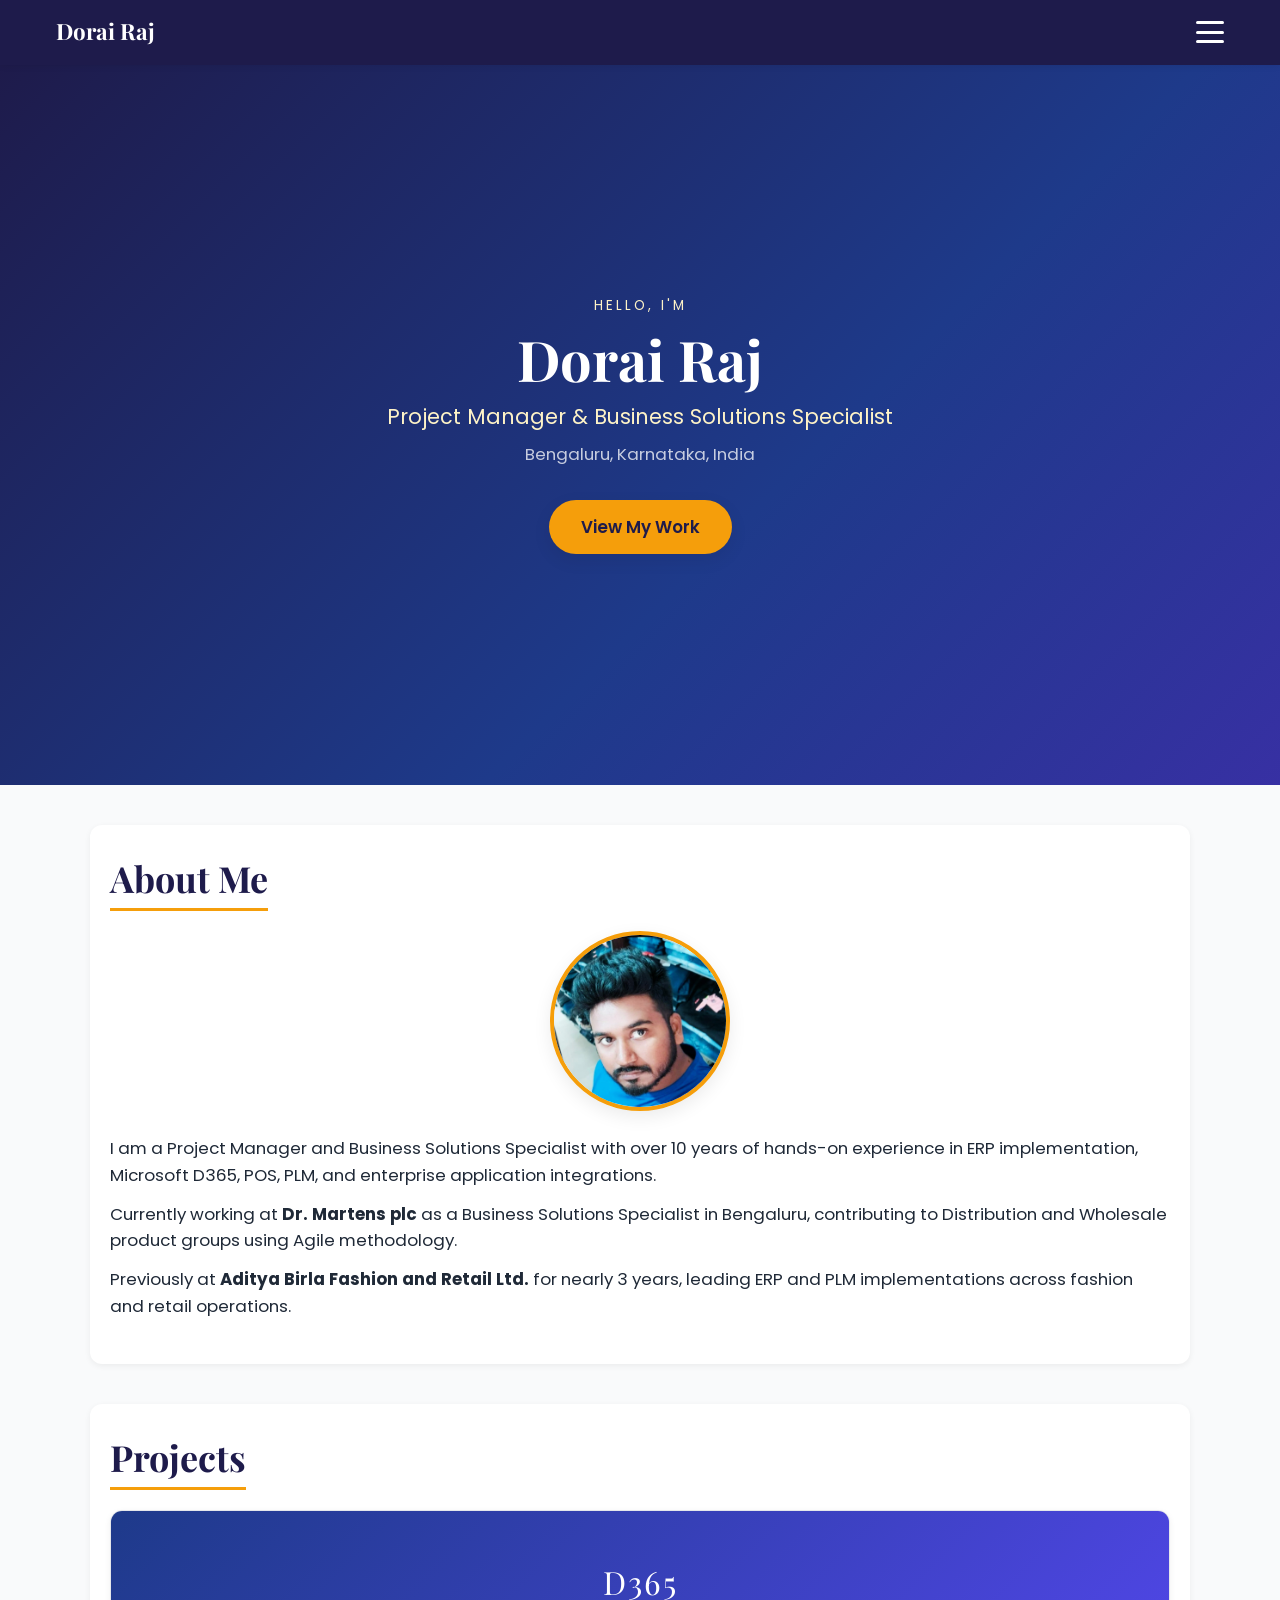
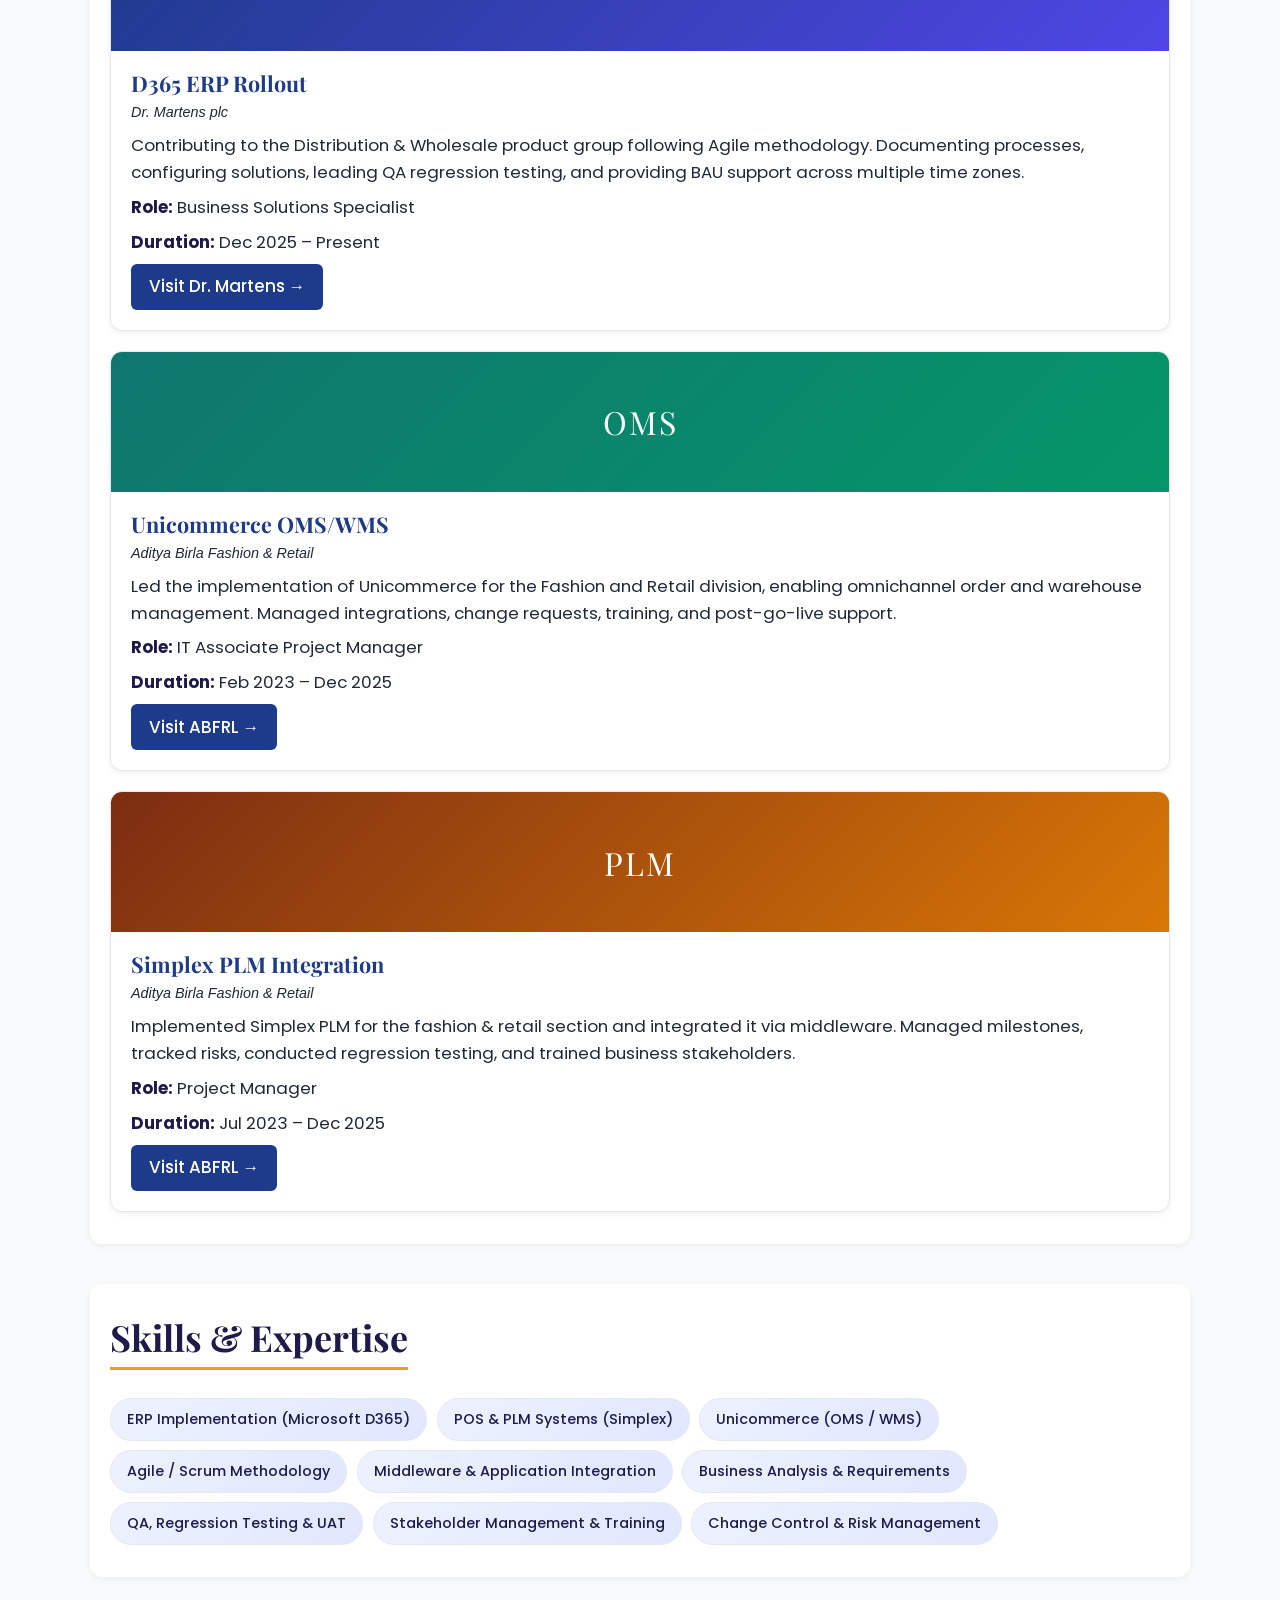
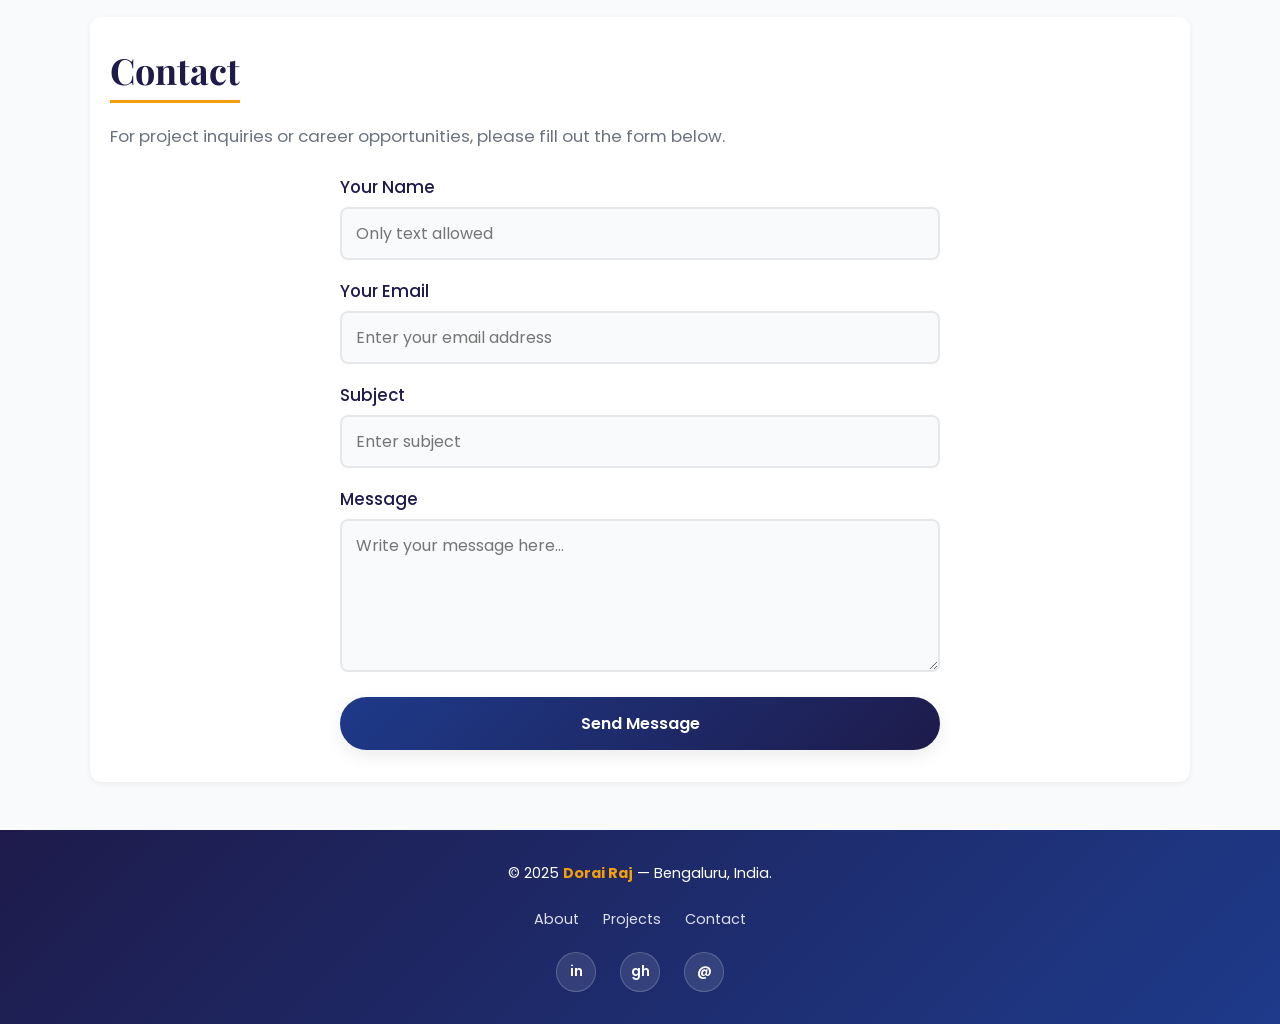
==== commit 200bdaf2: "Assignment 4 - responsive mobile-first design with hamburger nav" ====
--- a/index.html
+++ b/index.html
@@ -6,51 +6,124 @@
     <title>Dorai Raj | Portfolio</title>
     <meta name="description" content="Portfolio of Dorai Raj — Project Manager & Business Solutions Specialist based in Bengaluru.">
     <link rel="icon" href="favicon.svg" type="image/svg+xml">
-    <!-- External CSS file (Assignment 3 requirement) -->
     <link rel="stylesheet" href="css/style.css">
 </head>
 <body>
-    <!-- Dorai Raj | Assignment 3 - Full Stack Development (CSS3 Styling) -->
+    <!-- Dorai Raj | Assignment 4 - Responsive Portfolio (Mobile-First) -->
 
-    <!-- ========== HEADER SECTION ========== -->
-    <header>
-        <h1>Dorai Raj</h1>
-        <p class="tagline">Project Manager &amp; Business Solutions Specialist</p>
-        <p>Bengaluru, Karnataka, India</p>
-        <p><strong>Email:</strong> <a href="mailto:dorai.win@gmail.com">dorai.win@gmail.com</a></p>
+    <!-- ========== NAVIGATION BAR ========== -->
+    <nav class="navbar">
+        <div class="nav-container">
+            <a href="#hero" class="nav-logo">Dorai Raj</a>
 
-        <nav>
-            <ul>
-                <li><a href="#about">About Me</a></li>
+            <!-- Hidden checkbox + label = pure CSS hamburger toggle -->
+            <input type="checkbox" id="nav-toggle" class="nav-toggle">
+            <label for="nav-toggle" class="hamburger" aria-label="Toggle navigation menu">
+                <span></span>
+                <span></span>
+                <span></span>
+            </label>
+
+            <ul class="nav-menu">
+                <li><a href="#hero">Home</a></li>
+                <li><a href="#about">About</a></li>
+                <li><a href="#projects">Projects</a></li>
                 <li><a href="#skills">Skills</a></li>
-                <li><a href="#projects">Projects</a></li>
                 <li><a href="#contact">Contact</a></li>
             </ul>
-        </nav>
+        </div>
+    </nav>
+    <!-- END NAV -->
+
+    <!-- ========== HERO / LANDING SECTION ========== -->
+    <header id="hero" class="hero">
+        <div class="hero-content">
+            <p class="hero-eyebrow">Hello, I'm</p>
+            <h1>Dorai Raj</h1>
+            <p class="hero-tagline">Project Manager &amp; Business Solutions Specialist</p>
+            <p class="hero-location">Bengaluru, Karnataka, India</p>
+            <a href="#projects" class="cta-button">View My Work</a>
+        </div>
     </header>
-    <!-- END HEADER -->
+    <!-- END HERO -->
 
     <!-- ========== ABOUT ME SECTION ========== -->
-    <section id="about">
+    <section id="about" class="section">
         <h2>About Me</h2>
-        <img
-            src="images/Dorai.jpg"
-            alt="Dorai Raj, Project Manager based in Bengaluru"
-            width="180" height="180">
-        <p>I am a Project Manager and Business Solutions Specialist with over
-            10 years of hands-on experience in ERP implementation, Microsoft D365,
-            POS, PLM, and enterprise application integrations.</p>
-        <p>Currently working at <strong>Dr. Martens plc</strong> as a Business
-            Solutions Specialist in Bengaluru, contributing to Distribution and
-            Wholesale product groups using Agile methodology.</p>
-        <p>Previously at <strong>Aditya Birla Fashion and Retail Ltd.</strong>
-            for nearly 3 years, leading ERP and PLM implementations across
-            fashion and retail operations.</p>
+        <div class="about-grid">
+            <img class="about-image"
+                 src="images/Dorai.jpg"
+                 alt="Dorai Raj, Project Manager based in Bengaluru">
+            <div class="about-text">
+                <p>I am a Project Manager and Business Solutions Specialist with over
+                    10 years of hands-on experience in ERP implementation, Microsoft D365,
+                    POS, PLM, and enterprise application integrations.</p>
+                <p>Currently working at <strong>Dr. Martens plc</strong> as a Business
+                    Solutions Specialist in Bengaluru, contributing to Distribution and
+                    Wholesale product groups using Agile methodology.</p>
+                <p>Previously at <strong>Aditya Birla Fashion and Retail Ltd.</strong>
+                    for nearly 3 years, leading ERP and PLM implementations across
+                    fashion and retail operations.</p>
+            </div>
+        </div>
     </section>
-    <!-- END ABOUT SECTION -->
+    <!-- END ABOUT -->
+
+    <!-- ========== PROJECTS SECTION ========== -->
+    <section id="projects" class="section">
+        <h2>Projects</h2>
+        <div class="projects-grid">
+
+            <article class="project-card">
+                <div class="project-thumb thumb-1">D365</div>
+                <div class="project-body">
+                    <h3>D365 ERP Rollout</h3>
+                    <p class="project-org">Dr. Martens plc</p>
+                    <p>Contributing to the Distribution &amp; Wholesale product group
+                        following Agile methodology. Documenting processes, configuring
+                        solutions, leading QA regression testing, and providing BAU support
+                        across multiple time zones.</p>
+                    <p><strong>Role:</strong> Business Solutions Specialist</p>
+                    <p><strong>Duration:</strong> Dec 2025 &ndash; Present</p>
+                    <a class="project-link" href="https://www.drmartens.com" target="_blank" rel="noopener noreferrer">Visit Dr. Martens &rarr;</a>
+                </div>
+            </article>
+
+            <article class="project-card">
+                <div class="project-thumb thumb-2">OMS</div>
+                <div class="project-body">
+                    <h3>Unicommerce OMS/WMS</h3>
+                    <p class="project-org">Aditya Birla Fashion &amp; Retail</p>
+                    <p>Led the implementation of Unicommerce for the Fashion and Retail
+                        division, enabling omnichannel order and warehouse management.
+                        Managed integrations, change requests, training, and post-go-live
+                        support.</p>
+                    <p><strong>Role:</strong> IT Associate Project Manager</p>
+                    <p><strong>Duration:</strong> Feb 2023 &ndash; Dec 2025</p>
+                    <a class="project-link" href="https://www.abfrl.com" target="_blank" rel="noopener noreferrer">Visit ABFRL &rarr;</a>
+                </div>
+            </article>
+
+            <article class="project-card">
+                <div class="project-thumb thumb-3">PLM</div>
+                <div class="project-body">
+                    <h3>Simplex PLM Integration</h3>
+                    <p class="project-org">Aditya Birla Fashion &amp; Retail</p>
+                    <p>Implemented Simplex PLM for the fashion &amp; retail section and
+                        integrated it via middleware. Managed milestones, tracked risks,
+                        conducted regression testing, and trained business stakeholders.</p>
+                    <p><strong>Role:</strong> Project Manager</p>
+                    <p><strong>Duration:</strong> Jul 2023 &ndash; Dec 2025</p>
+                    <a class="project-link" href="https://www.abfrl.com" target="_blank" rel="noopener noreferrer">Visit ABFRL &rarr;</a>
+                </div>
+            </article>
+
+        </div>
+    </section>
+    <!-- END PROJECTS -->
 
     <!-- ========== SKILLS SECTION ========== -->
-    <section id="skills">
+    <section id="skills" class="section">
         <h2>Skills &amp; Expertise</h2>
         <ul class="skills-list">
             <li>ERP Implementation (Microsoft D365)</li>
@@ -58,102 +131,58 @@
             <li>Unicommerce (OMS / WMS)</li>
             <li>Agile / Scrum Methodology</li>
             <li>Middleware &amp; Application Integration</li>
-            <li>Business Analysis &amp; Requirements Gathering</li>
+            <li>Business Analysis &amp; Requirements</li>
             <li>QA, Regression Testing &amp; UAT</li>
             <li>Stakeholder Management &amp; Training</li>
             <li>Change Control &amp; Risk Management</li>
         </ul>
     </section>
-    <!-- END SKILLS SECTION -->
-
-    <!-- ========== PROJECTS SECTION ========== -->
-    <section id="projects">
-        <h2>Projects</h2>
-
-        <div class="projects-grid">
-
-            <!-- PROJECT 1 -->
-            <article class="project-card">
-                <h3>D365 ERP Rollout &mdash; Dr. Martens plc</h3>
-                <p>
-                    Contributing to the Distribution &amp; Wholesale product group
-                    following Agile methodology. Responsibilities include identifying
-                    and documenting business processes, configuring solutions, liaising
-                    with stakeholders during sprint planning, leading QA regression
-                    testing, and providing end-user BAU support across multiple time zones.
-                </p>
-                <p><strong>Role:</strong> Business Solutions Specialist</p>
-                <p><strong>Duration:</strong> Dec 2025 &ndash; Present</p>
-                <a class="project-link" href="https://www.drmartens.com" target="_blank" rel="noopener noreferrer">Visit Dr. Martens</a>
-            </article>
-
-            <!-- PROJECT 2 -->
-            <article class="project-card">
-                <h3>Unicommerce OMS/WMS Implementation &mdash; ABFRL</h3>
-                <p>
-                    Led the implementation of Unicommerce for the Fashion and Retail
-                    division, enabling omnichannel order and warehouse management.
-                    Managed middleware integrations, handled change requests, performed
-                    user training, and provided ongoing post-go-live support.
-                </p>
-                <p><strong>Role:</strong> IT Associate Project Manager</p>
-                <p><strong>Duration:</strong> Feb 2023 &ndash; Dec 2025</p>
-                <a class="project-link" href="https://www.abfrl.com" target="_blank" rel="noopener noreferrer">Visit ABFRL</a>
-            </article>
-
-            <!-- PROJECT 3 -->
-            <article class="project-card">
-                <h3>PLM (Simplex) Integration &mdash; ABFRL</h3>
-                <p>
-                    Implemented Simplex PLM for the fashion &amp; retail section and
-                    integrated it with existing enterprise applications via middleware.
-                    Managed project milestones, tracked risks and blockers, conducted
-                    regression testing, and ensured business stakeholders were trained
-                    throughout the delivery lifecycle.
-                </p>
-                <p><strong>Role:</strong> Project Manager</p>
-                <p><strong>Duration:</strong> Jul 2023 &ndash; Dec 2025</p>
-                <a class="project-link" href="https://www.abfrl.com" target="_blank" rel="noopener noreferrer">Visit ABFRL</a>
-            </article>
-
-        </div>
-    </section>
-    <!-- END PROJECTS SECTION -->
+    <!-- END SKILLS -->
 
     <!-- ========== CONTACT SECTION ========== -->
-    <section id="contact">
+    <section id="contact" class="section">
         <h2>Contact</h2>
         <p class="contact-intro">For project inquiries or career opportunities, please fill out the form below.</p>
 
-        <form>
+        <form class="contact-form">
             <div class="form-group">
                 <label for="name">Your Name</label>
                 <input type="text" id="name" name="name" placeholder="Only text allowed" pattern="[A-Za-z\s]+" required>
             </div>
-
             <div class="form-group">
                 <label for="email">Your Email</label>
                 <input type="email" id="email" name="email" placeholder="Enter your email address" required>
             </div>
-
             <div class="form-group">
                 <label for="subject">Subject</label>
                 <input type="text" id="subject" name="subject" placeholder="Enter subject" required>
             </div>
-
             <div class="form-group">
                 <label for="message">Message</label>
                 <textarea id="message" name="message" rows="5" placeholder="Write your message here..." required></textarea>
             </div>
-
             <button type="submit">Send Message</button>
         </form>
     </section>
-    <!-- END CONTACT SECTION -->
+    <!-- END CONTACT -->
 
-    <!-- ========== FOOTER SECTION ========== -->
-    <footer>
-        <p>&copy; 2025 <strong>Dorai Raj</strong> &mdash; Project Manager &amp; Business Solutions Specialist, Bengaluru, India.</p>
+    <!-- ========== FOOTER ========== -->
+    <footer class="footer">
+        <div class="footer-inner">
+            <p class="footer-copy">&copy; 2025 <strong>Dorai Raj</strong> &mdash; Bengaluru, India.</p>
+
+            <ul class="footer-nav">
+                <li><a href="#about">About</a></li>
+                <li><a href="#projects">Projects</a></li>
+                <li><a href="#contact">Contact</a></li>
+            </ul>
+
+            <ul class="social-links">
+                <li><a href="https://www.linkedin.com/" target="_blank" rel="noopener noreferrer" aria-label="LinkedIn">in</a></li>
+                <li><a href="https://github.com/doraiwin-hash" target="_blank" rel="noopener noreferrer" aria-label="GitHub">gh</a></li>
+                <li><a href="mailto:dorai.win@gmail.com" aria-label="Email">@</a></li>
+            </ul>
+        </div>
     </footer>
     <!-- END FOOTER -->
 </body>
--- a/css/style.css
+++ b/css/style.css
@@ -1,10 +1,16 @@
 /* =========================================================
-   Dorai Raj | Portfolio - Assignment 3 (CSS3 Styling)
-   Full Stack Development V8 - Entri Elevate
-   ========================================================= */
-
-/* ---------- Google Fonts Import ---------- */
+   Dorai Raj | Portfolio - Assignment 4
+   RESPONSIVE (Mobile-First) - Entri Full Stack Development V8
+   =========================================================
+   Breakpoints used:
+     - Base styles   : Mobile  (320px - 767px)
+     - min-width: 768px  : Tablet  (768px - 1023px)
+     - min-width: 1024px : Desktop (1024px and above)
+   ========================================================= */
+
+/* ---------- Google Fonts ---------- */
 @import url('https://fonts.googleapis.com/css2?family=Poppins:wght@300;400;500;600;700&family=Playfair+Display:wght@600;700&display=swap');
+
 
 /* ---------- CSS Variables ---------- */
 :root {
@@ -21,104 +27,280 @@
     --shadow-lg: 0 12px 32px rgba(0, 0, 0, 0.12);
     --radius: 12px;
     --transition: all 0.3s ease;
-}
-
-/* ---------- Global Reset & Base ---------- */
+
+    /* Fluid font sizes using clamp(min, preferred, max) */
+    --fs-h1: clamp(2rem, 6vw, 3.5rem);
+    --fs-h2: clamp(1.5rem, 4vw, 2.25rem);
+    --fs-h3: clamp(1.1rem, 2.5vw, 1.35rem);
+    --fs-body: clamp(0.95rem, 1.6vw, 1.05rem);
+}
+
+
+/* ---------- Global Reset ---------- */
 * { margin: 0; padding: 0; box-sizing: border-box; }
+
+html { scroll-behavior: smooth; scroll-padding-top: 70px; }
 
 body {
     font-family: 'Poppins', sans-serif;
     background-color: var(--color-bg);
     color: var(--color-text);
     line-height: 1.6;
-    font-size: 16px;
-}
-
-h1, h2, h3 {
+    font-size: var(--fs-body);
+}
+
+img { max-width: 100%; height: auto; display: block; }   /* scalable images */
+
+h1, h2, h3 { font-family: 'Playfair Display', serif; color: var(--color-primary-dark); line-height: 1.2; }
+h1 { font-size: var(--fs-h1); }
+h2 { font-size: var(--fs-h2); }
+h3 { font-size: var(--fs-h3); }
+
+a { text-decoration: none; color: var(--color-primary); transition: var(--transition); }
+
+
+/* =========================================================
+   NAVIGATION BAR (mobile first)
+   ========================================================= */
+.navbar {
+    position: sticky;
+    top: 0;
+    z-index: 100;
+    background: var(--color-primary-dark);
+    box-shadow: var(--shadow-sm);
+}
+
+.nav-container {
+    max-width: 1200px;
+    margin: 0 auto;
+    padding: 0.9rem 1rem;
+    display: flex;
+    align-items: center;
+    justify-content: space-between;
+    flex-wrap: wrap;
+}
+
+.nav-logo {
     font-family: 'Playfair Display', serif;
+    font-size: 1.4rem;
+    font-weight: 700;
+    color: #ffffff;
+}
+
+/* Hide the actual checkbox - we only use it for state */
+.nav-toggle { display: none; }
+
+/* Hamburger icon (3 lines) - visible on mobile only */
+.hamburger {
+    display: flex;
+    flex-direction: column;
+    justify-content: space-between;
+    width: 28px;
+    height: 22px;
+    cursor: pointer;
+}
+.hamburger span {
+    display: block;
+    height: 3px;
+    width: 100%;
+    background: #ffffff;
+    border-radius: 2px;
+    transition: var(--transition);
+}
+
+/* Mobile nav menu - hidden until checkbox is ticked */
+.nav-menu {
+    list-style: none;
+    flex-basis: 100%;
+    display: none;
+    flex-direction: column;
+    gap: 0.5rem;
+    padding-top: 1rem;
+}
+
+.nav-menu a {
+    display: block;
+    padding: 0.6rem 0.4rem;
+    color: #ffffff;
+    font-weight: 500;
+    border-radius: 6px;
+    transition: var(--transition);
+}
+.nav-menu a:hover { background: rgba(255, 255, 255, 0.1); color: var(--color-accent); }
+
+/* When hamburger is checked, show the menu */
+.nav-toggle:checked ~ .nav-menu { display: flex; }
+
+/* Animate hamburger into an X when open */
+.nav-toggle:checked ~ .hamburger span:nth-child(1) { transform: translateY(9px) rotate(45deg); }
+.nav-toggle:checked ~ .hamburger span:nth-child(2) { opacity: 0; }
+.nav-toggle:checked ~ .hamburger span:nth-child(3) { transform: translateY(-9px) rotate(-45deg); }
+
+
+/* =========================================================
+   HERO / LANDING SECTION
+   ========================================================= */
+.hero {
+    min-height: 80vh;
+    display: flex;
+    align-items: center;
+    justify-content: center;
+    text-align: center;
+    padding: 3rem 1rem;
+    background: linear-gradient(135deg, var(--color-primary-dark) 0%, var(--color-primary) 60%, #3730a3 100%);
+    color: #ffffff;
+    animation: fadeIn 0.8s ease-out;
+}
+
+.hero-content { max-width: 700px; }
+
+.hero-eyebrow {
+    text-transform: uppercase;
+    letter-spacing: 3px;
+    color: #fef3c7;
+    font-size: 0.85rem;
+    margin-bottom: 0.5rem;
+}
+
+.hero h1 { color: #ffffff; margin-bottom: 0.5rem; }
+
+.hero-tagline { font-size: clamp(1rem, 2.4vw, 1.3rem); color: #fef3c7; margin-bottom: 0.5rem; }
+.hero-location { color: rgba(255,255,255,0.75); margin-bottom: 2rem; }
+
+.cta-button {
+    display: inline-block;
+    padding: 0.85rem 2rem;
+    background: var(--color-accent);
     color: var(--color-primary-dark);
-    line-height: 1.2;
-}
-
-a { text-decoration: none; color: var(--color-primary); transition: var(--transition); }
-
-/* ---------- HEADER ---------- */
-header {
-    background: linear-gradient(135deg, var(--color-primary-dark) 0%, var(--color-primary) 60%, #3730a3 100%);
-    color: #ffffff;
-    padding: 60px 20px 30px;
-    text-align: center;
+    font-weight: 600;
+    border-radius: 30px;
     box-shadow: var(--shadow-md);
-    animation: fadeInDown 0.8s ease-out;
-}
-header h1 { color: #ffffff; font-size: 3rem; letter-spacing: 1px; margin-bottom: 10px; }
-header .tagline { font-size: 1.2rem; font-weight: 500; color: #fef3c7; margin-bottom: 8px; }
-header p { margin-bottom: 6px; }
-header a { color: #fef3c7; border-bottom: 1px dotted #fef3c7; }
-header a:hover { color: var(--color-accent); }
-
-/* ---------- NAV ---------- */
-nav { margin-top: 30px; }
-nav ul { list-style: none; display: flex; justify-content: center; flex-wrap: wrap; gap: 10px; }
-nav ul li a {
-    display: inline-block;
-    padding: 10px 22px;
-    color: #ffffff;
-    font-weight: 500;
-    border: 2px solid transparent;
-    border-radius: 30px;
-    transition: var(--transition);
-}
-nav ul li a:hover {
-    background-color: var(--color-accent);
-    border-color: var(--color-accent);
-    color: var(--color-primary-dark);
-    transform: translateY(-2px);
-    box-shadow: var(--shadow-sm);
-}
-
-/* ---------- SECTIONS ---------- */
-section {
+    transition: var(--transition);
+}
+.cta-button:hover {
+    background: #ffffff;
+    transform: translateY(-3px);
+    box-shadow: var(--shadow-lg);
+}
+
+
+/* =========================================================
+   SECTIONS (general)
+   ========================================================= */
+.section {
     max-width: 1100px;
-    margin: 60px auto;
-    padding: 40px 30px;
-    background-color: var(--color-card);
+    margin: 2.5rem auto;
+    padding: 2rem 1.25rem;
+    background: var(--color-card);
     border-radius: var(--radius);
     box-shadow: var(--shadow-sm);
-    animation: fadeInUp 0.8s ease-out;
-}
-section h2 {
-    font-size: 2rem;
-    margin-bottom: 25px;
-    padding-bottom: 12px;
+}
+
+.section h2 {
+    margin-bottom: 1.25rem;
+    padding-bottom: 0.5rem;
     border-bottom: 3px solid var(--color-accent);
     display: inline-block;
 }
 
-/* ---------- ABOUT ---------- */
-#about { text-align: center; }
-#about img {
+
+/* =========================================================
+   ABOUT - stacks on mobile, side-by-side on tablet+
+   ========================================================= */
+.about-grid {
+    display: flex;
+    flex-direction: column;
+    align-items: center;
+    gap: 1.5rem;
+}
+.about-image {
+    width: 180px;
+    height: 180px;
     border-radius: 50%;
     border: 4px solid var(--color-accent);
     box-shadow: var(--shadow-md);
-    margin: 20px auto;
-    display: block;
     object-fit: cover;
-    transition: var(--transition);
-}
-#about img:hover { transform: scale(1.05) rotate(2deg); box-shadow: var(--shadow-lg); }
-#about p { max-width: 750px; margin: 12px auto; color: var(--color-text); }
-
-/* ---------- SKILLS ---------- */
-.skills-list { list-style: none; display: flex; flex-wrap: wrap; gap: 12px; margin-top: 15px; }
+}
+.about-text p { margin-bottom: 0.75rem; }
+
+
+/* =========================================================
+   PROJECTS GRID
+   Mobile: 1 column | Tablet: 2 | Desktop: 3
+   ========================================================= */
+.projects-grid {
+    display: grid;
+    grid-template-columns: 1fr;
+    gap: 1.25rem;
+}
+
+.project-card {
+    background: var(--color-card);
+    border: 1px solid var(--color-border);
+    border-radius: var(--radius);
+    box-shadow: var(--shadow-sm);
+    overflow: hidden;
+    transition: var(--transition);
+    display: flex;
+    flex-direction: column;
+}
+.project-card:hover {
+    transform: translateY(-6px);
+    box-shadow: var(--shadow-lg);
+    border-color: var(--color-accent);
+}
+
+/* Color-coded thumbnail since we don't have real project images */
+.project-thumb {
+    height: 140px;
+    display: flex;
+    align-items: center;
+    justify-content: center;
+    color: #ffffff;
+    font-family: 'Playfair Display', serif;
+    font-size: 2rem;
+    letter-spacing: 2px;
+}
+.thumb-1 { background: linear-gradient(135deg, #1e3a8a, #4f46e5); }
+.thumb-2 { background: linear-gradient(135deg, #0f766e, #059669); }
+.thumb-3 { background: linear-gradient(135deg, #7c2d12, #d97706); }
+
+.project-body { padding: 1.25rem; display: flex; flex-direction: column; flex: 1; }
+.project-body h3 { color: var(--color-primary); margin-bottom: 0.25rem; }
+.project-org { color: var(--color-muted); font-size: 0.9rem; margin-bottom: 0.75rem; font-style: italic; }
+.project-body p { margin-bottom: 0.5rem; color: var(--color-text); }
+.project-body p strong { color: var(--color-primary-dark); }
+
+.project-link {
+    margin-top: auto;
+    align-self: flex-start;
+    padding: 0.6rem 1.1rem;
+    background: var(--color-primary);
+    color: #ffffff;
+    border-radius: 6px;
+    font-weight: 500;
+}
+.project-link:hover { background: var(--color-accent); color: var(--color-primary-dark); transform: translateX(4px); }
+
+
+/* =========================================================
+   SKILLS
+   ========================================================= */
+.skills-list {
+    list-style: none;
+    display: flex;
+    flex-wrap: wrap;
+    gap: 0.6rem;
+    margin-top: 0.5rem;
+}
 .skills-list li {
     background: linear-gradient(135deg, #eef2ff, #e0e7ff);
     color: var(--color-primary-dark);
-    padding: 10px 18px;
+    padding: 0.55rem 1rem;
     border-radius: 25px;
     border: 1px solid var(--color-border);
     font-weight: 500;
-    font-size: 0.95rem;
+    font-size: 0.9rem;
     transition: var(--transition);
     cursor: default;
 }
@@ -129,66 +311,44 @@
     box-shadow: var(--shadow-md);
 }
 
-/* ---------- PROJECTS ---------- */
-.projects-grid {
-    display: grid;
-    grid-template-columns: repeat(auto-fit, minmax(300px, 1fr));
-    gap: 25px;
-    margin-top: 20px;
-}
-.project-card {
-    background-color: var(--color-card);
-    border: 1px solid var(--color-border);
-    border-radius: var(--radius);
-    padding: 25px;
-    box-shadow: var(--shadow-sm);
-    transition: var(--transition);
-    display: flex;
-    flex-direction: column;
-}
-.project-card:hover { transform: translateY(-6px); box-shadow: var(--shadow-lg); border-color: var(--color-accent); }
-.project-card h3 { font-size: 1.3rem; margin-bottom: 10px; color: var(--color-primary); }
-.project-card p { color: var(--color-muted); margin-bottom: 10px; font-size: 0.95rem; }
-.project-card p strong { color: var(--color-text); }
-.project-link {
-    display: inline-block;
-    margin-top: auto;
-    align-self: flex-start;
-    padding: 10px 20px;
-    background-color: var(--color-primary);
-    color: #ffffff;
-    border-radius: 6px;
+
+/* =========================================================
+   CONTACT FORM
+   ========================================================= */
+.contact-intro { color: var(--color-muted); margin-bottom: 1.5rem; }
+
+.contact-form { max-width: 600px; margin: 0 auto; }
+.form-group { margin-bottom: 1.1rem; }
+.form-group label {
+    display: block;
+    margin-bottom: 0.4rem;
     font-weight: 500;
-    transition: var(--transition);
-}
-.project-link:hover { background-color: var(--color-accent); color: var(--color-primary-dark); transform: translateX(4px); }
-
-/* ---------- CONTACT FORM ---------- */
-.contact-intro { color: var(--color-muted); margin-bottom: 25px; }
-form { max-width: 600px; margin: 0 auto; }
-.form-group { margin-bottom: 20px; }
-.form-group label { display: block; margin-bottom: 8px; font-weight: 500; color: var(--color-primary-dark); }
-.form-group input, .form-group textarea {
+    color: var(--color-primary-dark);
+}
+.form-group input,
+.form-group textarea {
     width: 100%;
-    padding: 12px 15px;
+    padding: 0.75rem 0.9rem;
     font-family: 'Poppins', sans-serif;
     font-size: 1rem;
     color: var(--color-text);
-    background-color: #f9fafb;
+    background: #f9fafb;
     border: 2px solid var(--color-border);
     border-radius: 8px;
     transition: var(--transition);
 }
-.form-group input:focus, .form-group textarea:focus {
+.form-group input:focus,
+.form-group textarea:focus {
     outline: none;
     border-color: var(--color-primary);
-    background-color: #ffffff;
+    background: #ffffff;
     box-shadow: 0 0 0 3px rgba(30, 58, 138, 0.15);
 }
 .form-group textarea { resize: vertical; min-height: 120px; }
-form button[type="submit"] {
-    display: inline-block;
-    padding: 12px 35px;
+
+.contact-form button[type="submit"] {
+    width: 100%;
+    padding: 0.85rem 2rem;
     font-family: 'Poppins', sans-serif;
     font-size: 1rem;
     font-weight: 600;
@@ -200,41 +360,60 @@
     box-shadow: var(--shadow-md);
     transition: var(--transition);
 }
-form button[type="submit"]:hover {
+.contact-form button[type="submit"]:hover {
     background: linear-gradient(135deg, var(--color-accent), #d97706);
     color: var(--color-primary-dark);
     transform: translateY(-2px);
     box-shadow: var(--shadow-lg);
 }
-form button[type="submit"]:active { transform: translateY(0); }
-
-/* ---------- FOOTER ---------- */
-footer {
+
+
+/* =========================================================
+   FOOTER
+   ========================================================= */
+.footer {
     background: linear-gradient(135deg, var(--color-primary-dark), var(--color-primary));
     color: #ffffff;
+    margin-top: 3rem;
+    padding: 2rem 1rem;
+}
+.footer-inner {
+    max-width: 1100px;
+    margin: 0 auto;
+    display: flex;
+    flex-direction: column;
+    align-items: center;
+    gap: 1.25rem;
     text-align: center;
-    padding: 25px 20px;
-    margin-top: 60px;
-}
-footer p { font-size: 0.95rem; }
-
-/* ---------- ANIMATIONS ---------- */
-@keyframes fadeInDown {
-    from { opacity: 0; transform: translateY(-30px); }
-    to { opacity: 1; transform: translateY(0); }
-}
-@keyframes fadeInUp {
-    from { opacity: 0; transform: translateY(20px); }
-    to { opacity: 1; transform: translateY(0); }
-}
-
-/* ---------- RESPONSIVE ---------- */
-@media (max-width: 768px) {
-    header h1 { font-size: 2.2rem; }
-    header .tagline { font-size: 1rem; }
-    nav ul { gap: 6px; }
-    nav ul li a { padding: 8px 16px; font-size: 0.9rem; }
-    section { margin: 30px 15px; padding: 25px 20px; }
-    section h2 { font-size: 1.5rem; }
-    .projects-grid { grid-template-columns: 1fr; }
-}+}
+.footer-copy { font-size: 0.9rem; }
+.footer-copy strong { color: var(--color-accent); }
+
+.footer-nav,
+.social-links { list-style: none; display: flex; gap: 1.5rem; flex-wrap: wrap; justify-content: center; }
+
+.footer-nav a { color: rgba(255,255,255,0.85); font-size: 0.9rem; }
+.footer-nav a:hover { color: var(--color-accent); }
+
+.social-links a {
+    display: flex;
+    align-items: center;
+    justify-content: center;
+    width: 40px; height: 40px;
+    border-radius: 50%;
+    background: rgba(255,255,255,0.1);
+    color: #ffffff;
+    font-weight: 600;
+    font-size: 0.85rem;
+    border: 1px solid rgba(255,255,255,0.2);
+}
+.social-links a:hover {
+    background: var(--color-accent);
+    color: var(--color-primary-dark);
+    transform: translateY(-3px);
+}
+
+
+/* =========================================================
+   ANIMATIONS
+   ========================================
